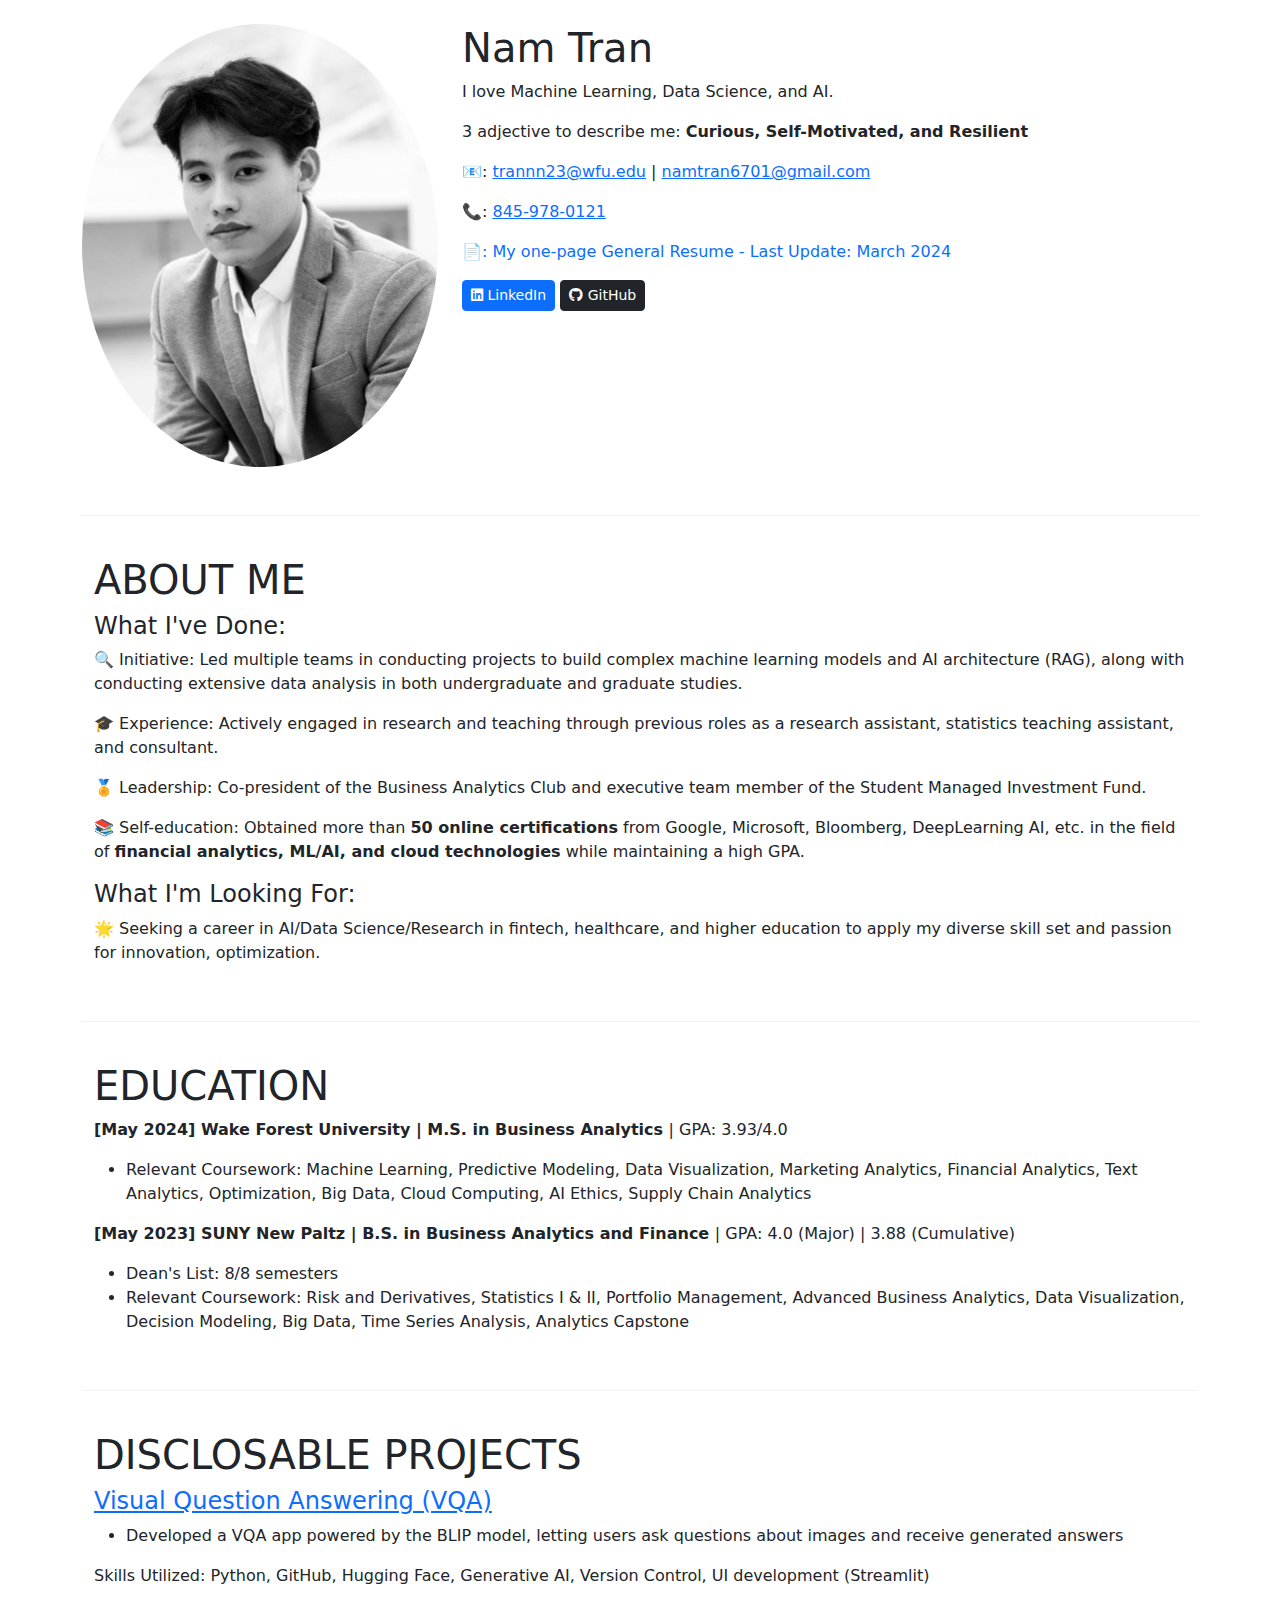
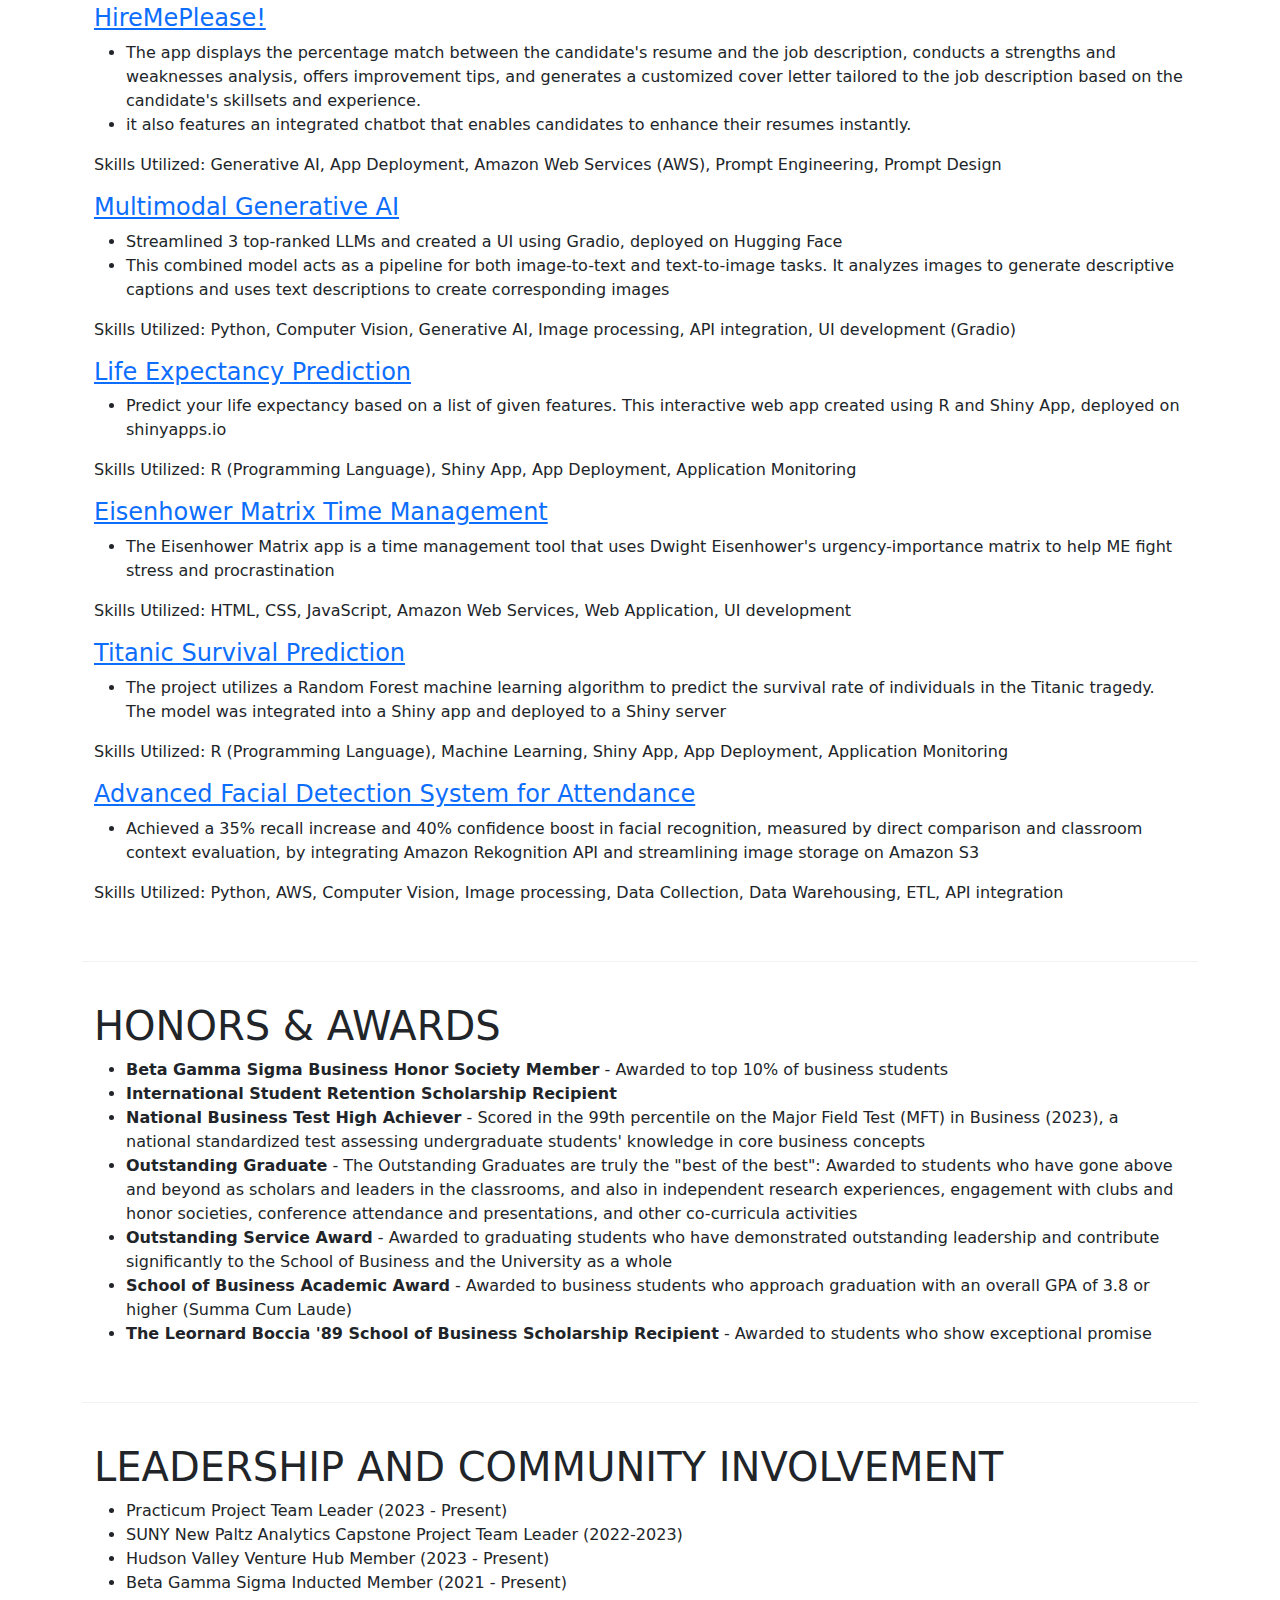
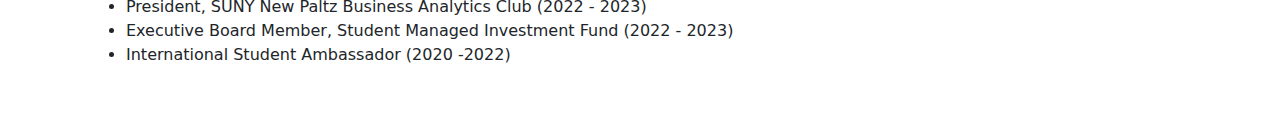
==== index.html @ 67b79e97 "Update site" ====
<!DOCTYPE html>
    <html lang="en">

    <head>
        <meta charset="UTF-8">
        <meta name="viewport" content="width=device-width, initial-scale=1.0">
        <meta name='Author' content='Nam Tran'>
        <meta name='Content' content='Homepage'>
        <link href="https://cdn.jsdelivr.net/npm/bootstrap@5.1.3/dist/css/bootstrap.min.css" rel="stylesheet">
        <link rel="stylesheet" href="https://cdnjs.cloudflare.com/ajax/libs/font-awesome/6.0.0-beta3/css/all.min.css">
        <title>Home Page for Nam Tran</title>
    </head>

    <body class="container py-4">

        <div class="row mb-5">
            <div class="col-md-4">
                <img src="portrait.jpg" class="img-fluid rounded-circle" alt="Portrait of Nam Tran">
            </div>
            <div class="col-md-8">
                <h1>Nam Tran</h1>
                <p>
                    I love Machine Learning, Data Science, and AI.
                </p>
                <p>
                    3 adjective to describe me: <strong>Curious, Self-Motivated, and Resilient </strong>
                </p>
                <p>📧: <a href="mailto:trannn23@wfu.edu">trannn23@wfu.edu</a> | <a href="mailto:namtran6701@gmail.com">namtran6701@gmail.com</a></p>
                <p>📞: <a href="tel:845-978-0121">845-978-0121</a></p>
                <p>
                    <a href="./Resume_NamTran.pdf" style="text-decoration: none;" >📄: My one-page General Resume - Last Update: March 2024 </a>
                </p>

                <p>
                    <a href="https://www.linkedin.com/in/namnhtran/" target="_blank" class="btn btn-primary btn-sm">
                        <i class="fab fa-linkedin"></i> LinkedIn
                    </a>
                    <a href="https://github.com/namtran6701" target="_blank" class="btn btn-dark btn-sm">
                        <i class="fab fa-github"></i> GitHub
                    </a>
                </p>
            </div>
        </div>
        <hr style="border-top: 1px solid #ccc;">
        <section id="about-me" class="container py-4">
            <h1>ABOUT ME</h1>
            <main>
                <h4>What I've Done:</h4>
                <p>🔍 Initiative: Led multiple teams in conducting projects to build complex machine learning models and AI architecture (RAG), along with conducting extensive data analysis in both undergraduate and graduate studies.</p>
                <p>🎓 Experience: Actively engaged in research and teaching through previous roles as a research assistant, statistics teaching assistant, and consultant.</p>
                <p>🏅 Leadership: Co-president of the Business Analytics Club and executive team member of the Student Managed Investment Fund.</p>
                <p>📚 Self-education: Obtained more than <b>50 online certifications</b> from Google, Microsoft, Bloomberg, DeepLearning AI, etc. in the field of <b>financial analytics, ML/AI, and cloud technologies</b>  while maintaining a high GPA.</p>
                
                <h4>What I'm Looking For:</h4>
                <p>🌟 Seeking a career in AI/Data Science/Research in fintech, healthcare, and higher education to apply my diverse skill set and passion for innovation, optimization.</p>
            </main>
        </section>

        <hr style="border-top: 1px solid #ccc;">
        <section id="education" class="container py-4">
            <h1>EDUCATION</h1>
            
            <div class="education">
                <p><b>[May 2024] Wake Forest University | M.S. in Business Analytics </b> | GPA: 3.93/4.0</p>
                <ul>
                    <li>Relevant Coursework: Machine Learning, Predictive Modeling, Data Visualization, Marketing Analytics, Financial Analytics, Text Analytics, Optimization, Big Data, Cloud Computing, AI Ethics, Supply Chain Analytics</li>
                </ul>
            </div>
        
            <div class="education">
                <p><b>[May 2023] SUNY New Paltz | B.S. in Business Analytics and Finance </b> | GPA: 4.0 (Major) | 3.88 (Cumulative)</p>
                <ul>
                    <li>Dean's List: 8/8 semesters</li>
                    <li>
                        Relevant Coursework: Risk and Derivatives, Statistics I & II, Portfolio Management,
                        Advanced Business Analytics, Data Visualization, Decision Modeling, Big Data, 
                        Time Series Analysis, Analytics Capstone
                    </li>
                </ul>
            </div>
        </section>
    
        <hr style="border-top: 1px solid #ccc;">
        <section id="project-experience" class="container py-4">
            <h1>DISCLOSABLE PROJECTS</h1>
            <div class="project">
                <h4><a href="https://namtran.streamlit.app" target="_blank">Visual Question Answering (VQA)</a></h4>
                <ul>
                    <li>Developed a VQA app powered by the BLIP model, letting users ask questions about images and receive generated answers</li>
                </ul>
                <p>Skills Utilized: Python, GitHub, Hugging Face, Generative AI, Version Control, UI development (Streamlit)</p>
            </div>

            <div class="project">
                <h4><a href="https://partyrock.aws/u/trannn23/2AKPIjPem/HireMePlease!" target="_blank">HireMePlease!</a></h4>
                <ul>
                    <li>The app displays the percentage match between the candidate's resume and the job description, conducts a strengths and weaknesses analysis, offers improvement tips, and generates a customized cover letter tailored to the job description based on the candidate's skillsets and experience. </li>

                    <li>it also features an integrated chatbot that enables candidates to enhance their resumes instantly.</li>
                </ul>
                <p>Skills Utilized: Generative AI, App Deployment, Amazon Web Services (AWS), Prompt Engineering, Prompt Design</p>
            </div>
        
            <div class="project">
                <h4><a href="https://huggingface.co/spaces/trannn23/multimodal_model" target="_blank">Multimodal Generative AI</a></h4>
                <ul>
                    <li>Streamlined 3 top-ranked LLMs and created a UI using Gradio, deployed on Hugging Face</li>
                    <li>This combined model acts as a pipeline for both image-to-text and text-to-image tasks. It analyzes images to generate descriptive captions and uses text descriptions to create corresponding images</li>
                </ul>
                <p>Skills Utilized: Python, Computer Vision, Generative AI, Image processing, API integration, UI development (Gradio)</p>
            </div>

            <div class="project">
                <h4><a href="https://9c81h7-nam0tran.shinyapps.io/Life_Expectancy_Prediction/" target="_blank">Life Expectancy Prediction</a></h4>
                <ul>
                    <li>Predict your life expectancy based on a list of given features. This interactive web app created using R and Shiny App, deployed on shinyapps.io</li>
                </ul>
                <p>Skills Utilized: R (Programming Language), Shiny App, App Deployment, Application Monitoring</p>
            </div>
            <div class="project">
                <h4><a href="https://namtodoapp.s3.amazonaws.com/nam-todo-app.html" target="_blank">Eisenhower Matrix Time Management</a></h4>
                <ul>
                    <li>The Eisenhower Matrix app is a time management tool that uses Dwight Eisenhower's urgency-importance matrix to help ME fight stress and procrastination</li>
                </ul>
                <p>Skills Utilized: HTML, CSS, JavaScript, Amazon Web Services, Web Application, UI development</p>
            </div>

            <div class="project">
                <h4><a href="https://9c81h7-nam0tran.shinyapps.io/Titanic_Prediction/" target="_blank">Titanic Survival Prediction</a></h4>
                <ul>
                    <li>The project utilizes a Random Forest machine learning algorithm to predict the survival rate of individuals in the Titanic tragedy. The model was integrated into a Shiny app and deployed to a Shiny server</li>
                </ul>
                <p>Skills Utilized: R (Programming Language), Machine Learning, Shiny App, App Deployment, Application Monitoring</p>
            </div>
        
            <div class="project">
                <h4><a href="https://drive.google.com/drive/folders/1FqmZqPGOR3zQV8rce4_avN4CDVoVSo2F" target="_blank">Advanced Facial Detection System for Attendance</a></h4>
                <ul>
                    <li>Achieved a 35% recall increase and 40% confidence boost in facial recognition, measured by direct comparison and classroom context evaluation, by integrating Amazon Rekognition API and streamlining image storage on Amazon S3</li>
                </ul>
                <p>Skills Utilized: Python, AWS, Computer Vision, Image processing, Data Collection, Data Warehousing, ETL, API integration</p>
            </div>
        </section>
        
        
        <hr style="border-top: 1px solid #ccc;">
        <section id="honors-awards" class="container py-4">
            <h1>HONORS & AWARDS</h1>
            <div>
                <ul>
                    <li><strong>Beta Gamma Sigma Business Honor Society Member</strong> - Awarded to top 10% of business students </li>
                    <li><strong>International Student Retention Scholarship Recipient</strong></li>
                    <li><strong>National Business Test High Achiever</strong> - Scored in the 99th percentile on the Major Field Test (MFT) in Business (2023), a national standardized test assessing undergraduate students' knowledge in core business concepts</li>
                    <li><strong>Outstanding Graduate</strong> - The Outstanding Graduates are truly the "best of the best": Awarded to students who have gone above and beyond as scholars and leaders in the classrooms, and also in independent research experiences, engagement with clubs and honor societies, conference attendance and presentations, and other co-curricula activities</li>
                    <li><strong>Outstanding Service Award</strong> - Awarded to graduating students who have demonstrated outstanding leadership and contribute significantly to the School of Business and the University as a whole</li>
                    <li><strong>School of Business Academic Award</strong> - Awarded to business students who approach graduation with an overall GPA of 3.8 or higher (Summa Cum Laude)</li>
                    <li><strong>The Leornard Boccia '89 School of Business Scholarship Recipient</strong> - Awarded to students who show exceptional promise</li>
                </ul>
            </div>
        </section>        
        <hr style="border-top: 1px solid #ccc;">
        <section id="leadership-community" class="container py-4">
            <h1>LEADERSHIP AND COMMUNITY INVOLVEMENT</h1>
            <div>
                <ul>
                    <li>Practicum Project Team Leader (2023 - Present)</li>
                    <li>SUNY New Paltz Analytics Capstone Project Team Leader (2022-2023)</li>
                    <li>Hudson Valley Venture Hub Member (2023 - Present)</li>
                    <li>Beta Gamma Sigma Inducted Member (2021 - Present)</li>
                    <li>President, SUNY New Paltz Business Analytics Club (2022 - 2023)</li>
                    <li>Executive Board Member, Student Managed Investment Fund (2022 - 2023)</li>
                    <li>International Student Ambassador (2020 -2022)</li>
                </ul>
            </div>
        </section>
        
    </body>

    </HTML>
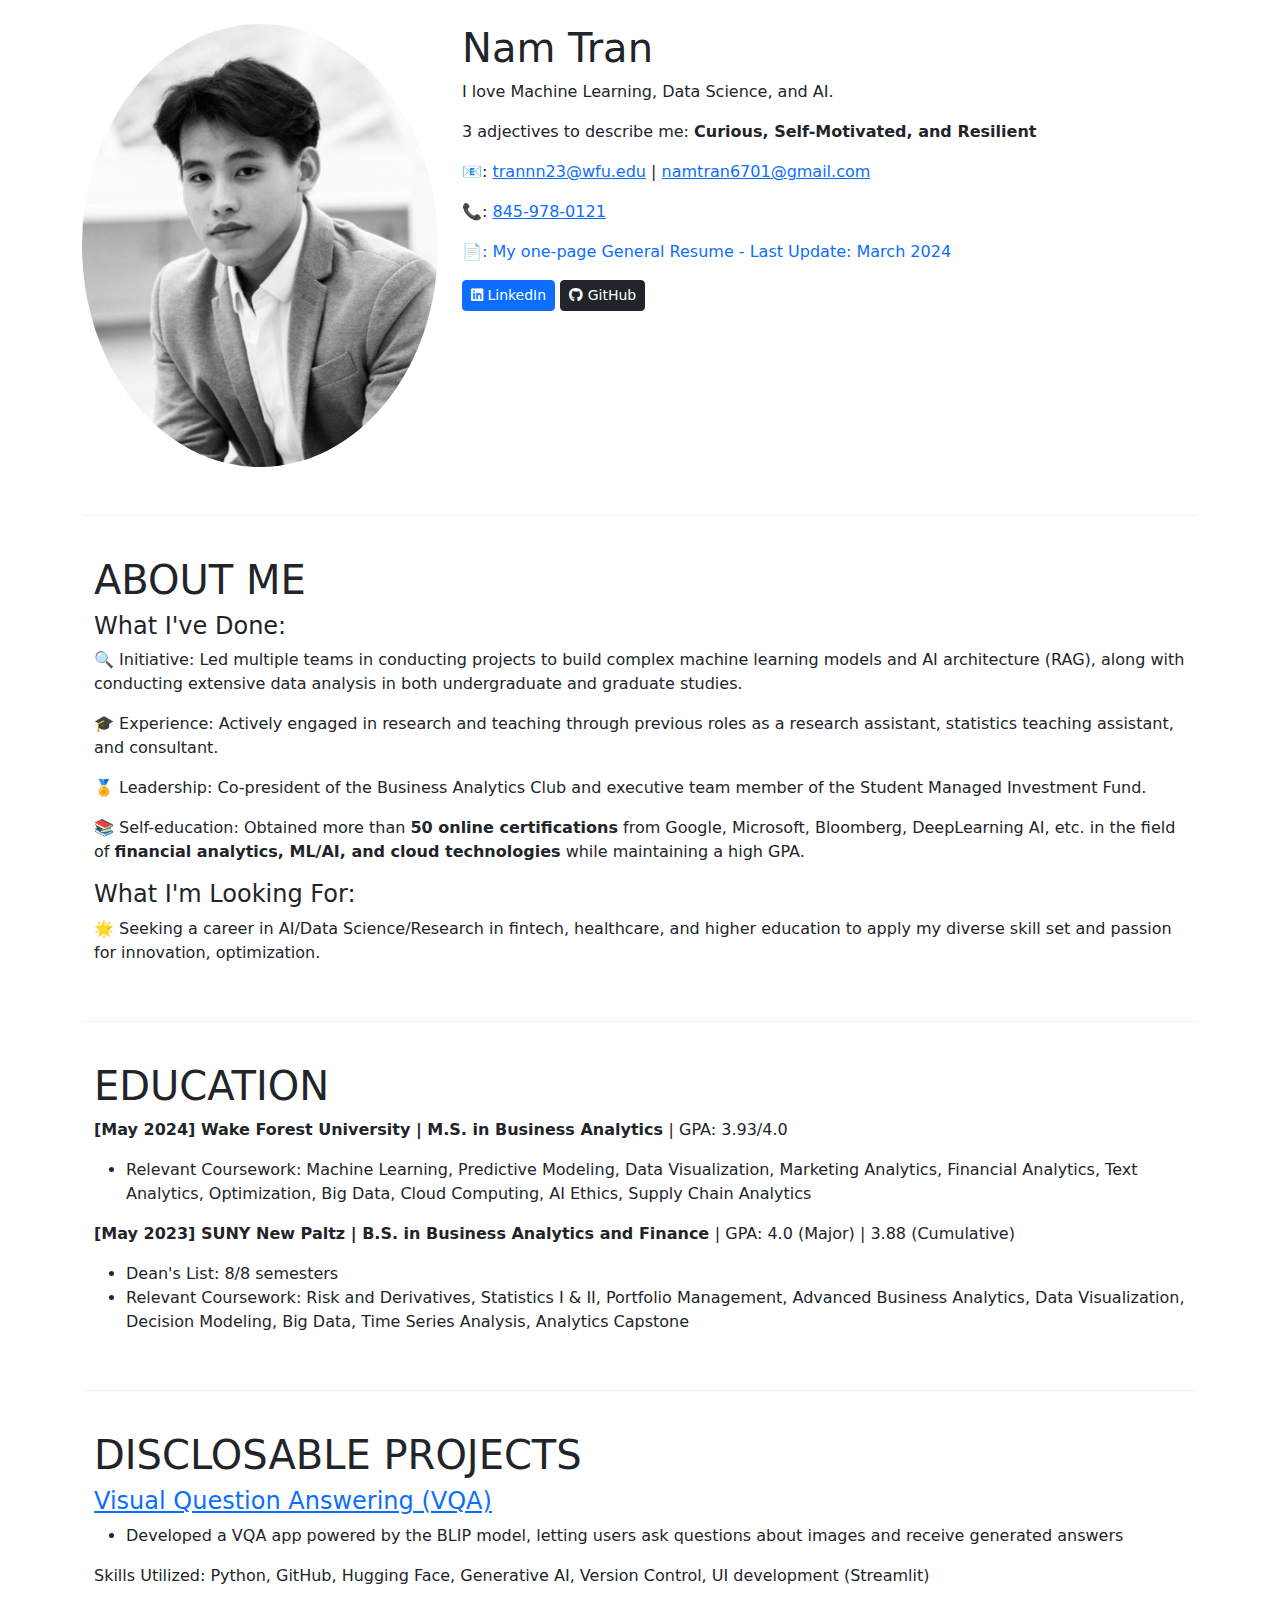
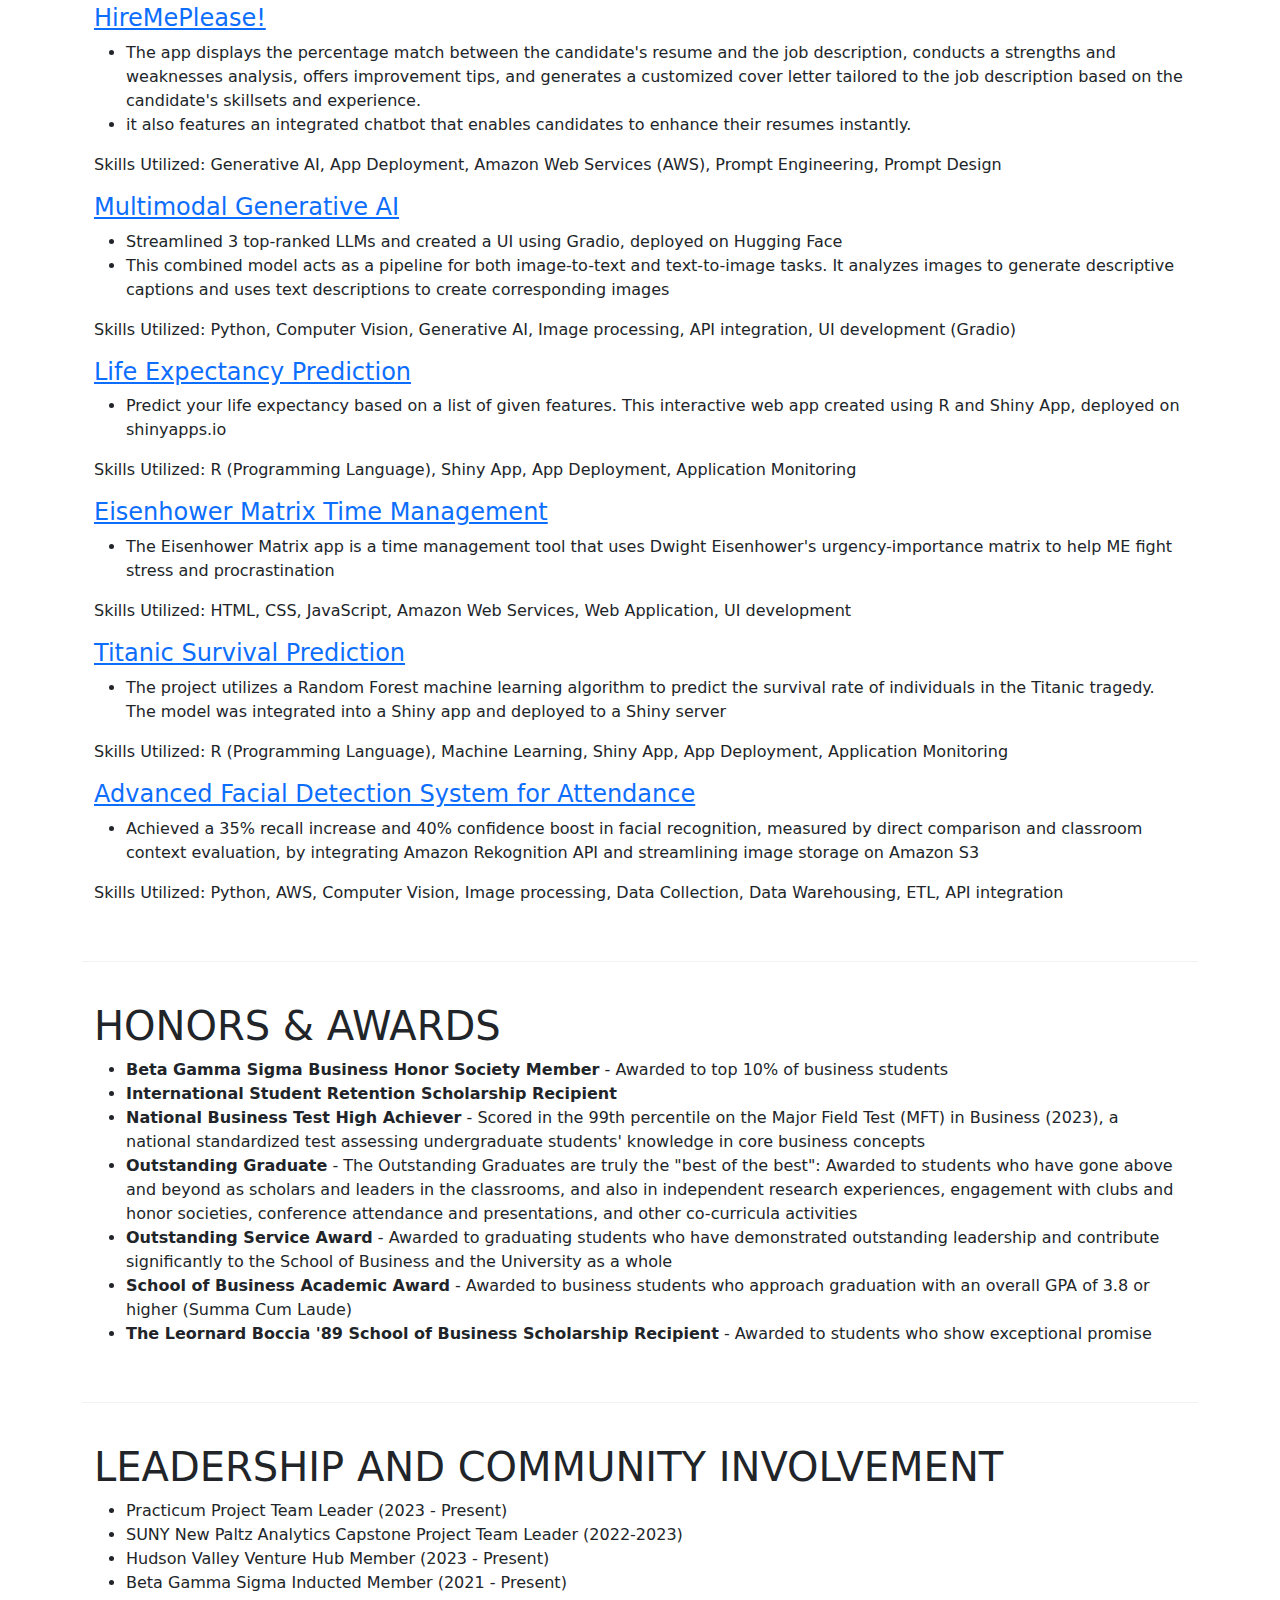
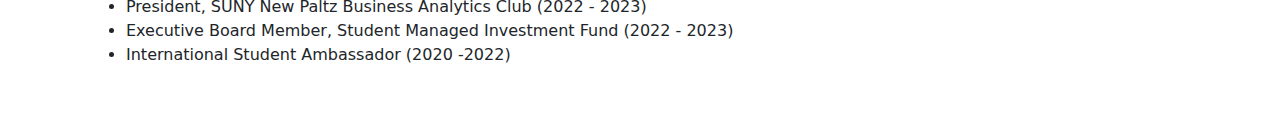
==== commit bd66c976: "fix grammar" ====
--- a/index.html
+++ b/index.html
@@ -23,7 +23,7 @@
                     I love Machine Learning, Data Science, and AI.
                 </p>
                 <p>
-                    3 adjective to describe me: <strong>Curious, Self-Motivated, and Resilient </strong>
+                    3 adjectives to describe me: <strong>Curious, Self-Motivated, and Resilient </strong>
                 </p>
                 <p>📧: <a href="mailto:trannn23@wfu.edu">trannn23@wfu.edu</a> | <a href="mailto:namtran6701@gmail.com">namtran6701@gmail.com</a></p>
                 <p>📞: <a href="tel:845-978-0121">845-978-0121</a></p>
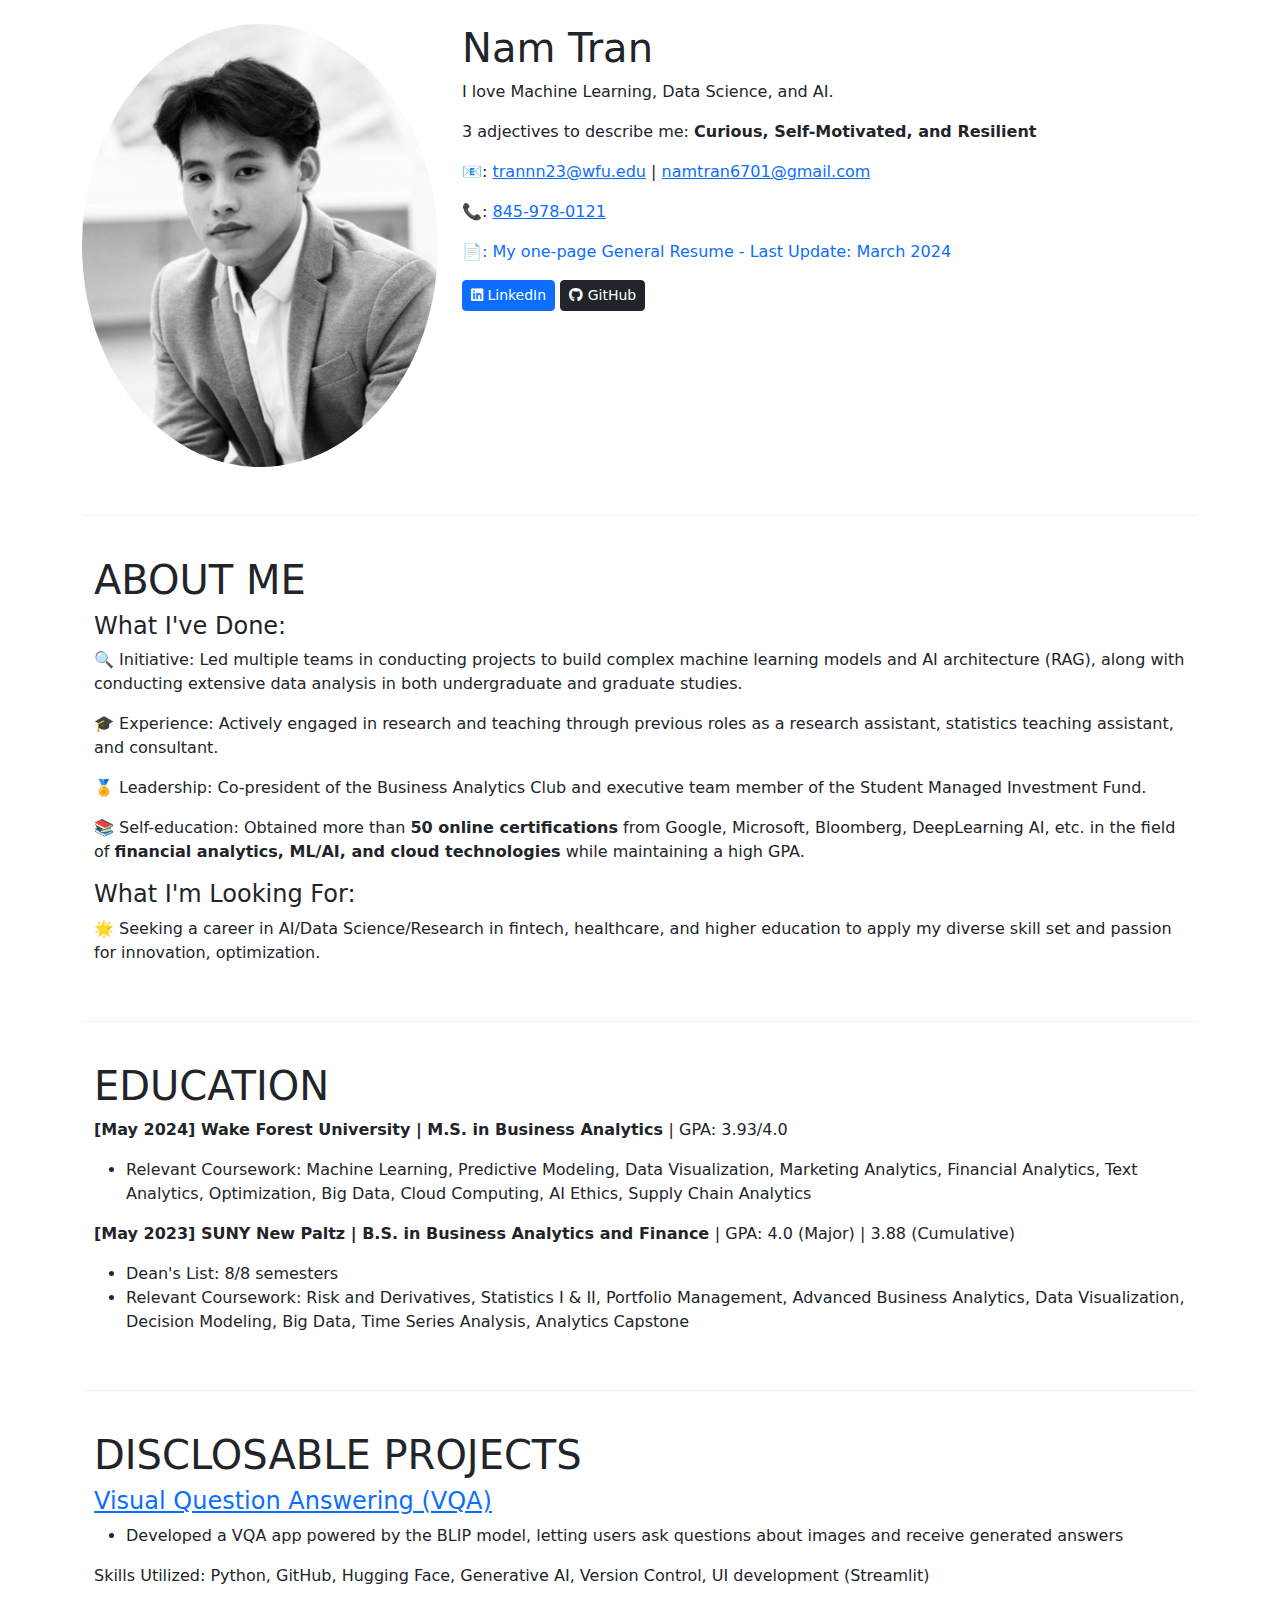
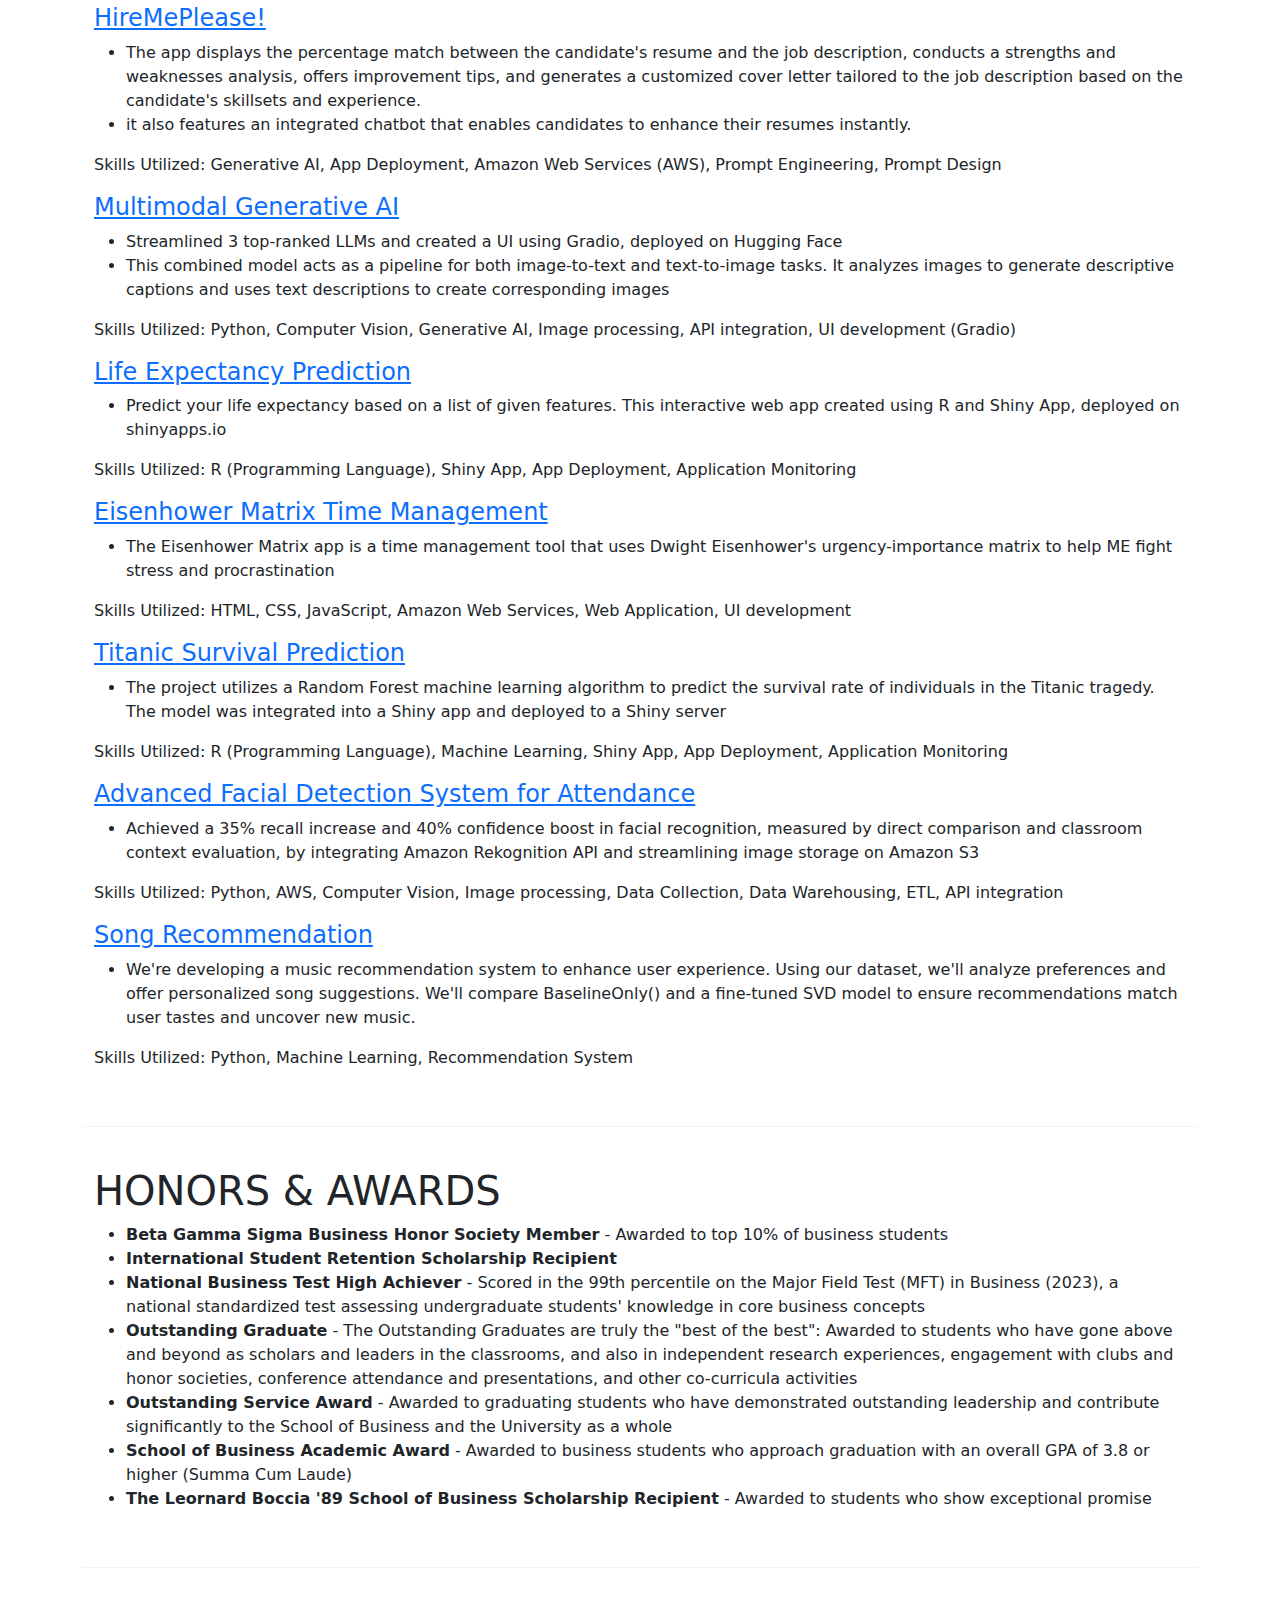
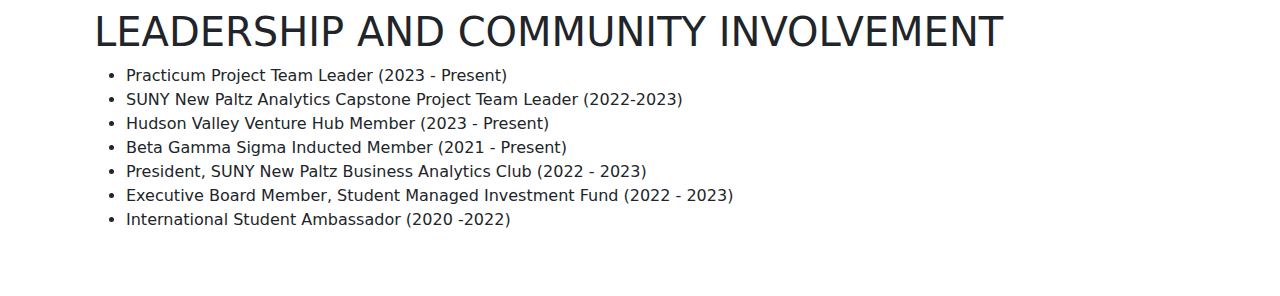
==== commit 82cca764: "Final today" ====
--- a/index.html
+++ b/index.html
@@ -140,6 +140,14 @@
                 </ul>
                 <p>Skills Utilized: Python, AWS, Computer Vision, Image processing, Data Collection, Data Warehousing, ETL, API integration</p>
             </div>
+            <div class="project">
+                <h4><a href="https://drive.google.com/drive/folders/1q-0K4ddePKrLpcBO0pHilfUc5JkUHQUO?usp=drive_link" target="_blank">Song Recommendation</a></h4>
+                <ul>
+                    <li>We're developing a music recommendation system to enhance user experience. Using our dataset, we'll analyze preferences and offer personalized song suggestions. 
+                        We'll compare BaselineOnly() and a fine-tuned SVD model to ensure recommendations match user tastes and uncover new music.</li>
+                </ul>
+                <p>Skills Utilized: Python, Machine Learning, Recommendation System </p>
+            </div>
         </section>
         
         
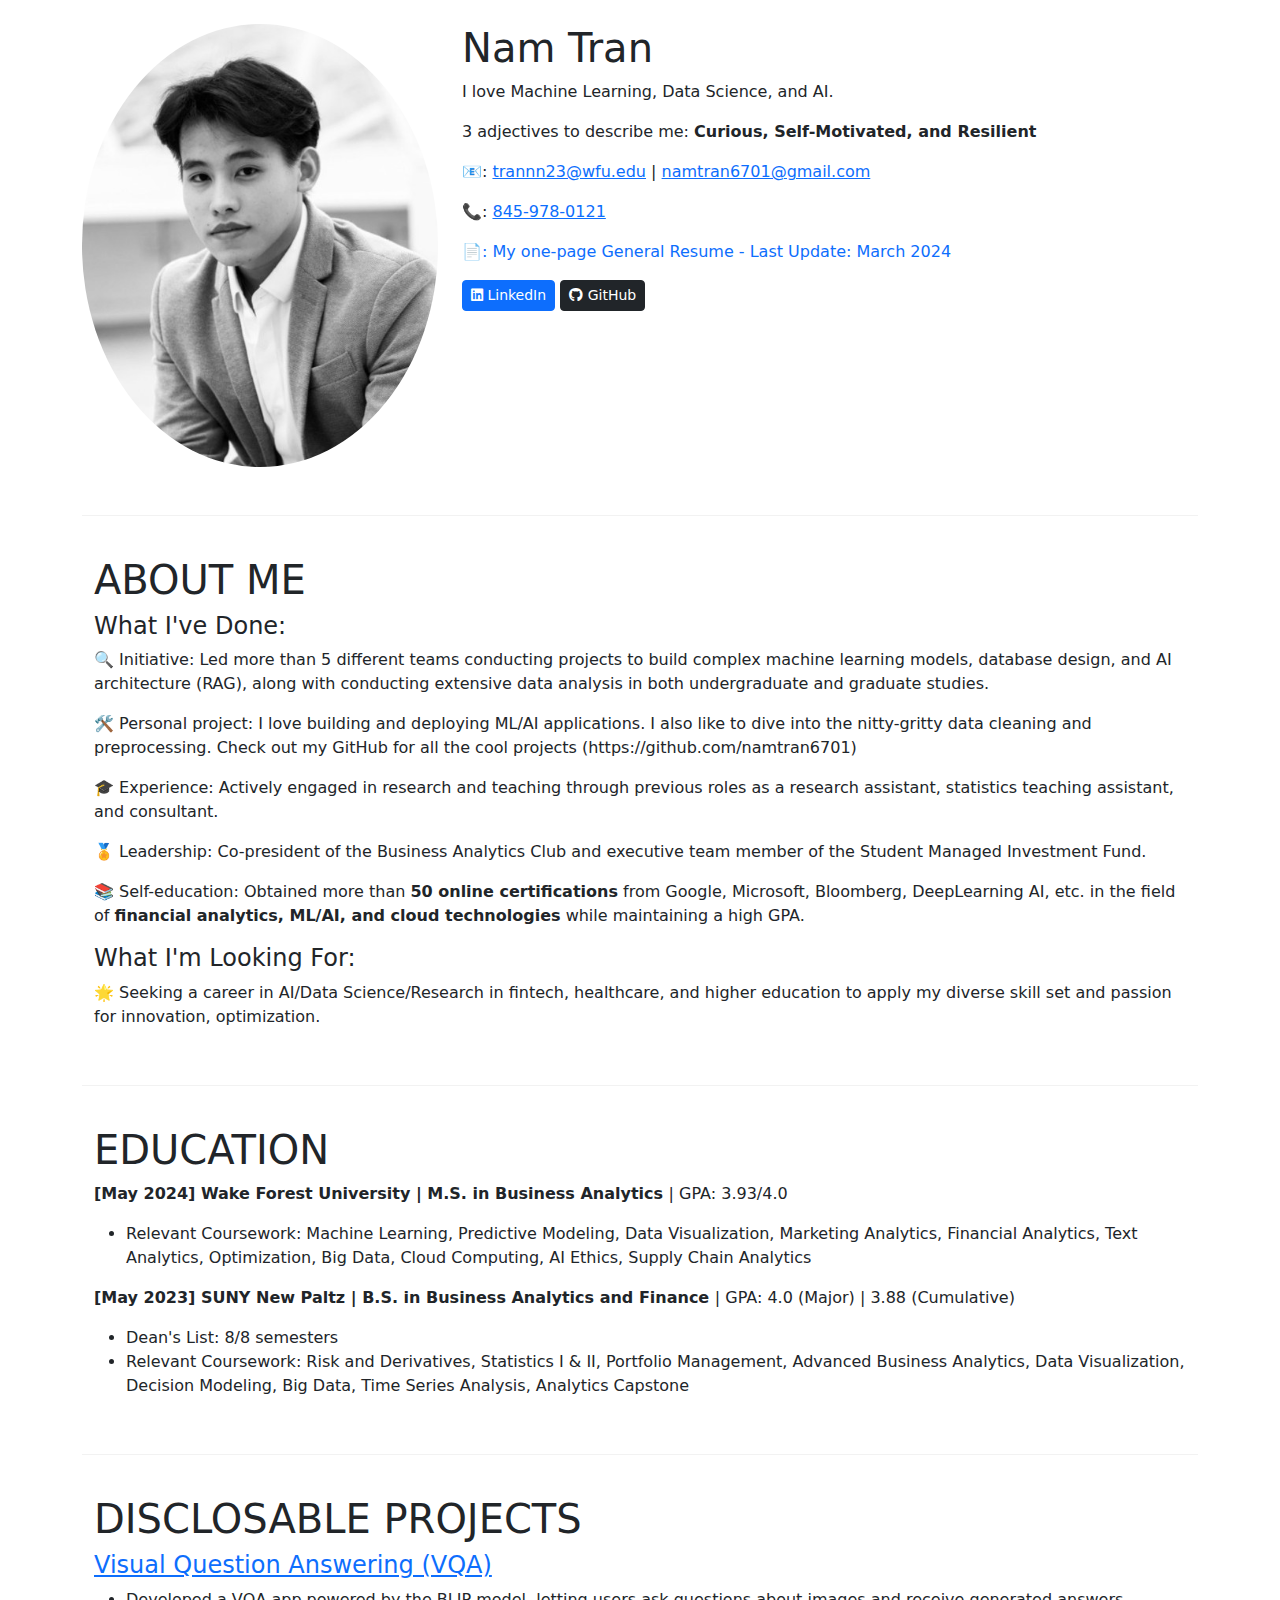
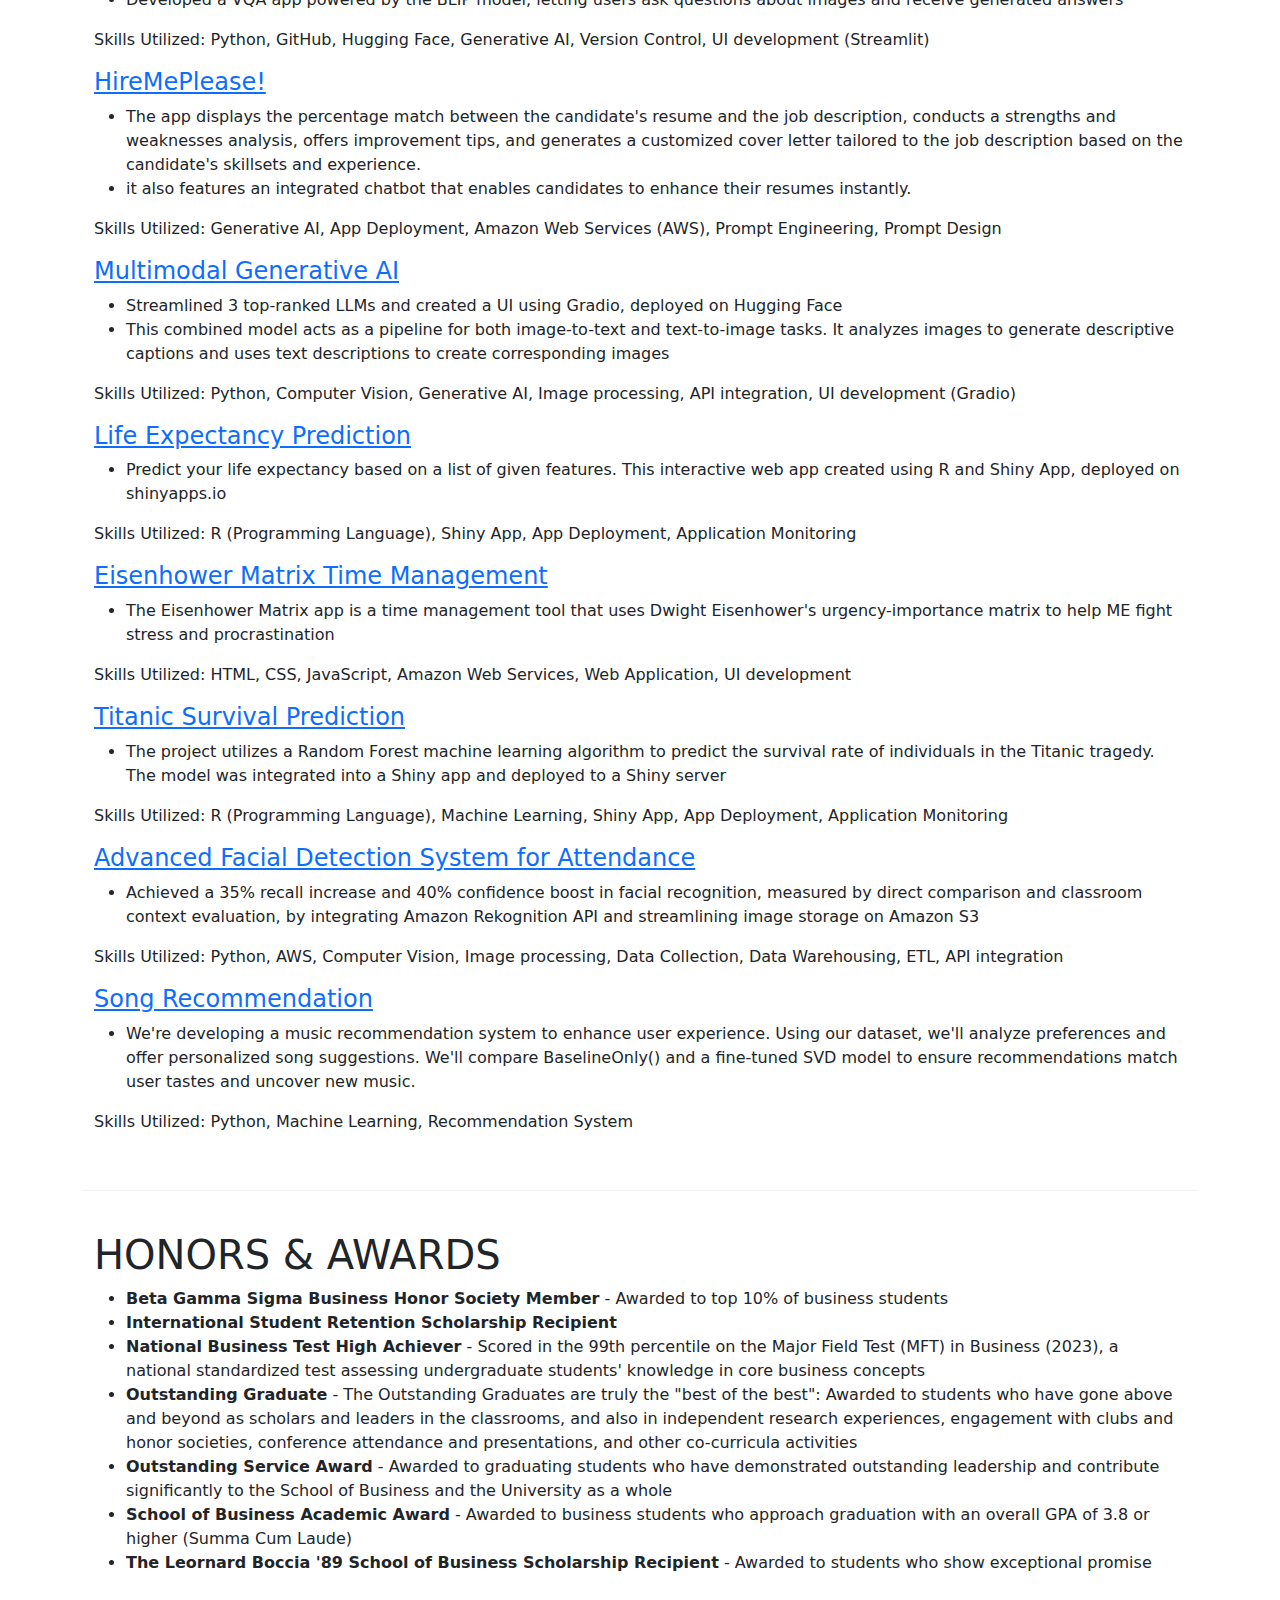
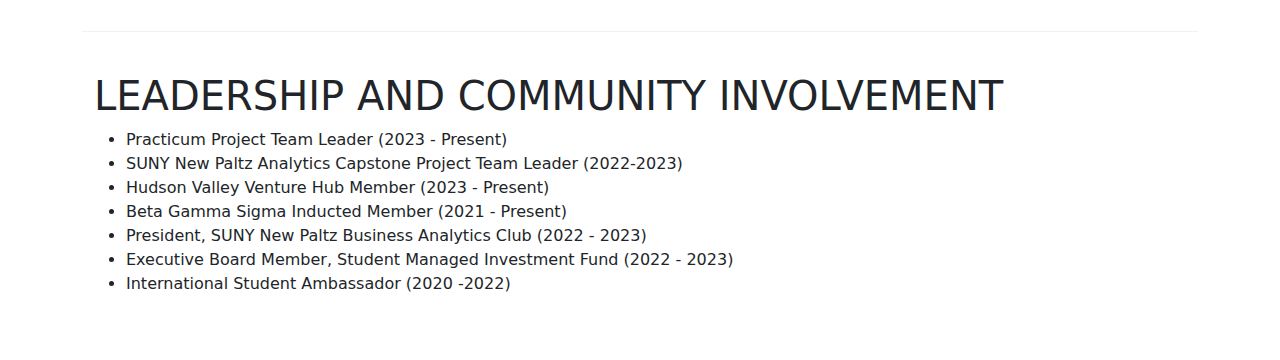
==== commit d1731cd6: "update bio" ====
--- a/index.html
+++ b/index.html
@@ -46,7 +46,8 @@
             <h1>ABOUT ME</h1>
             <main>
                 <h4>What I've Done:</h4>
-                <p>🔍 Initiative: Led multiple teams in conducting projects to build complex machine learning models and AI architecture (RAG), along with conducting extensive data analysis in both undergraduate and graduate studies.</p>
+                <p>🔍 Initiative: Led more than 5 different teams conducting projects to build complex machine learning models, database design, and AI architecture (RAG), along with conducting extensive data analysis in both undergraduate and graduate studies.</p>
+                <p>🛠️ Personal project: I love building and deploying ML/AI applications. I also like to dive into the nitty-gritty data cleaning and preprocessing. Check out my GitHub for all the cool projects (https://github.com/namtran6701) </p>
                 <p>🎓 Experience: Actively engaged in research and teaching through previous roles as a research assistant, statistics teaching assistant, and consultant.</p>
                 <p>🏅 Leadership: Co-president of the Business Analytics Club and executive team member of the Student Managed Investment Fund.</p>
                 <p>📚 Self-education: Obtained more than <b>50 online certifications</b> from Google, Microsoft, Bloomberg, DeepLearning AI, etc. in the field of <b>financial analytics, ML/AI, and cloud technologies</b>  while maintaining a high GPA.</p>
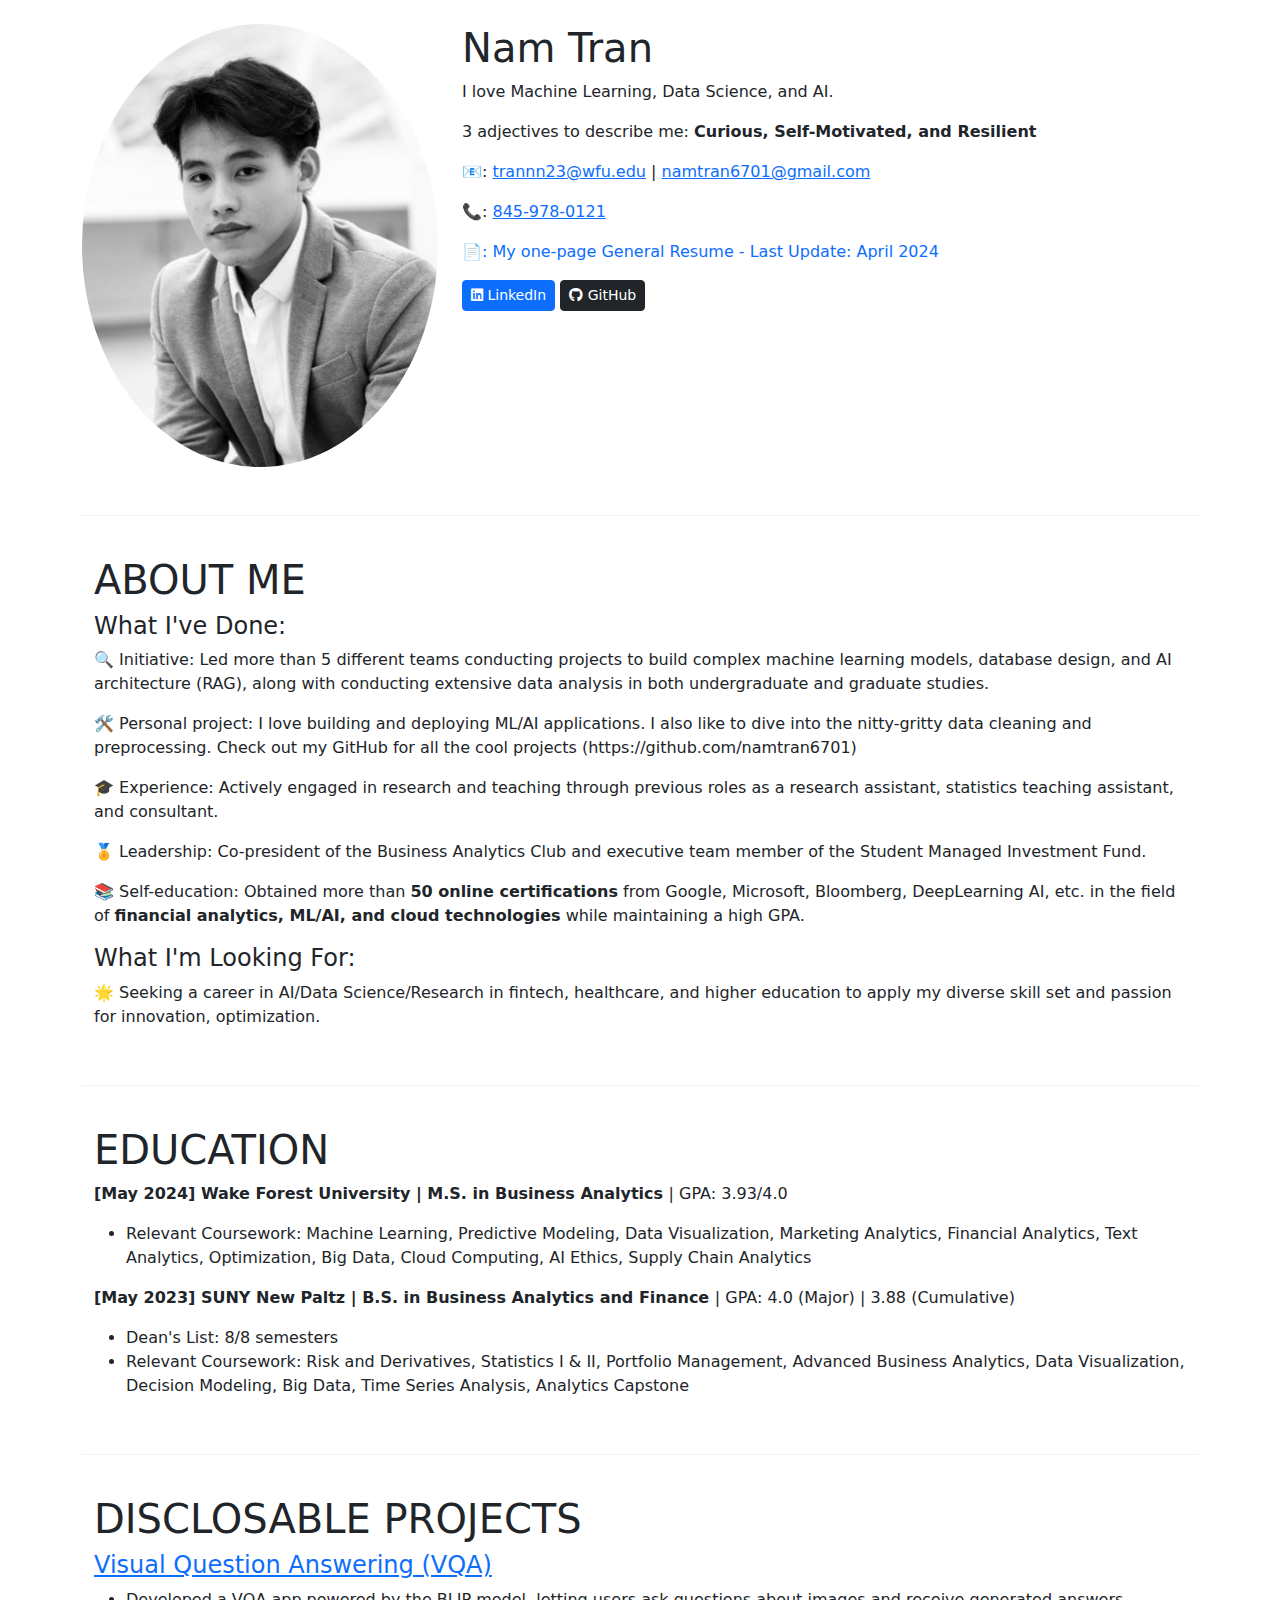
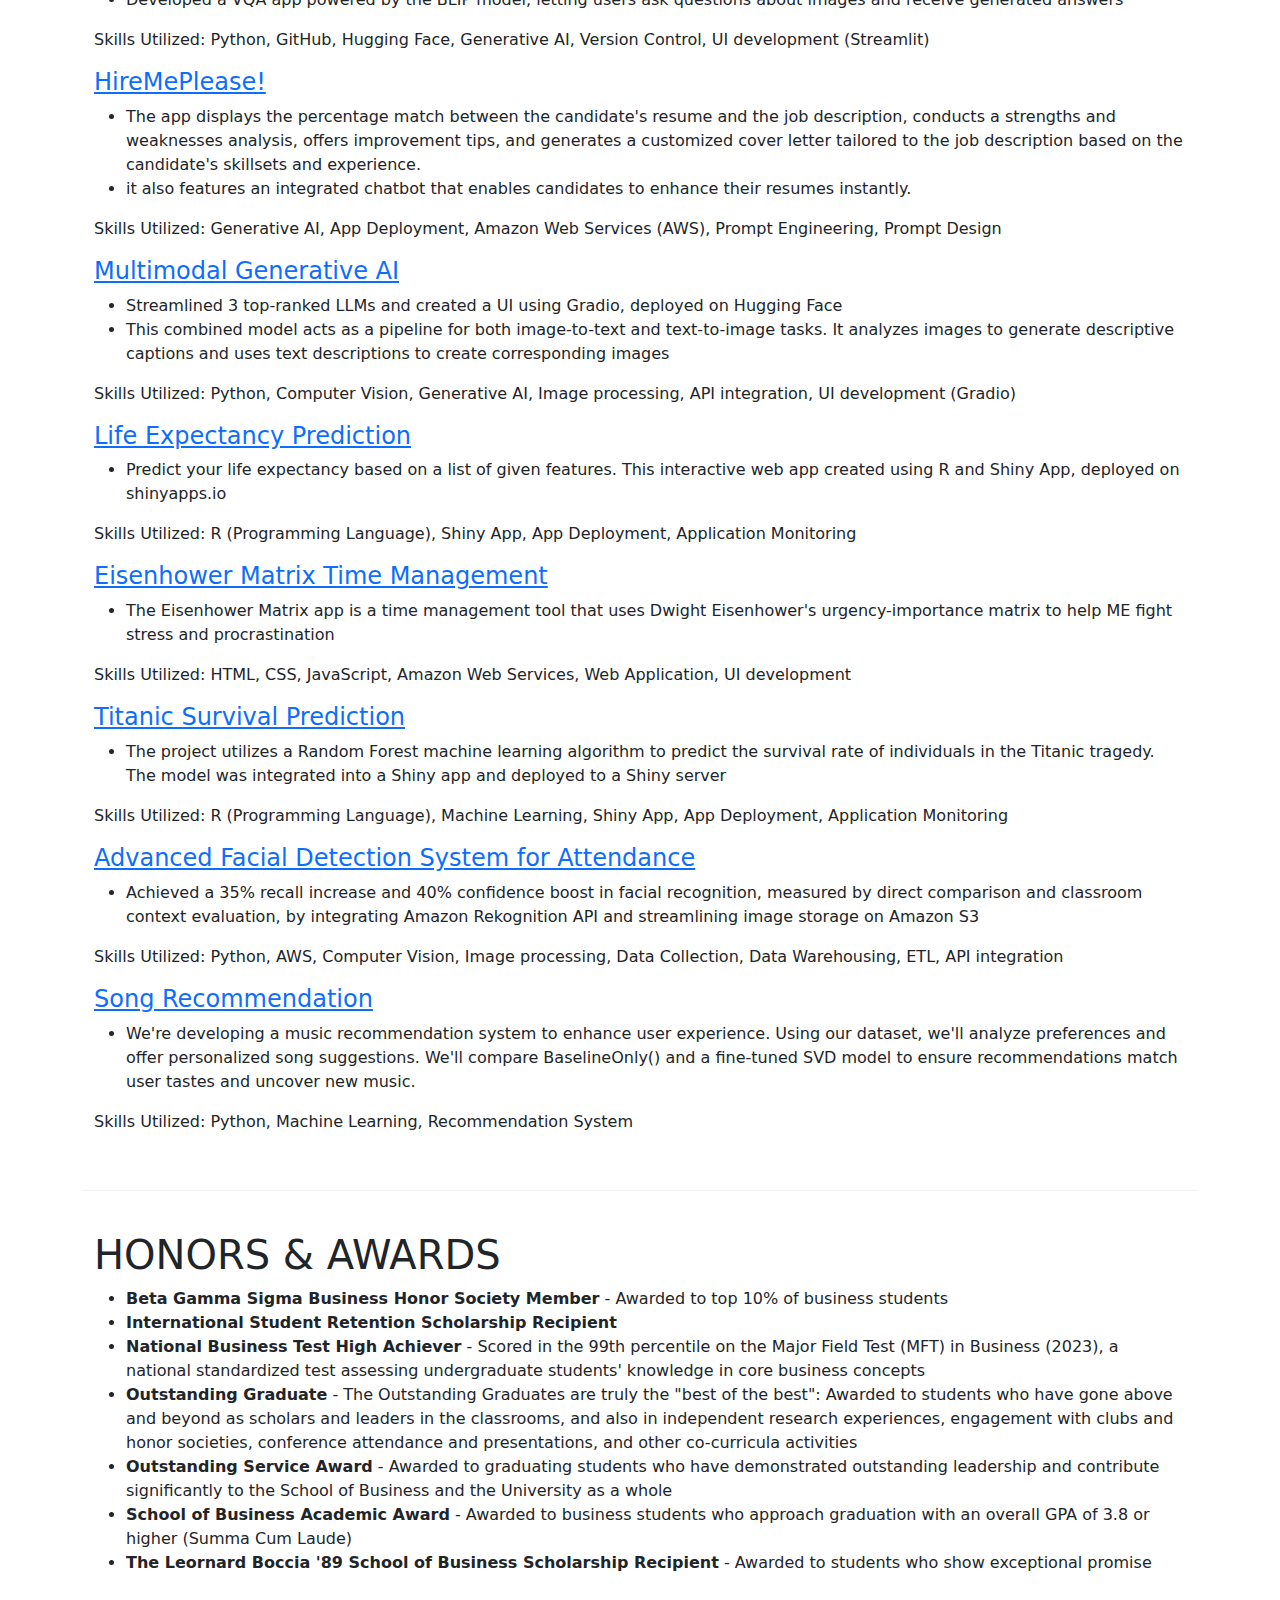
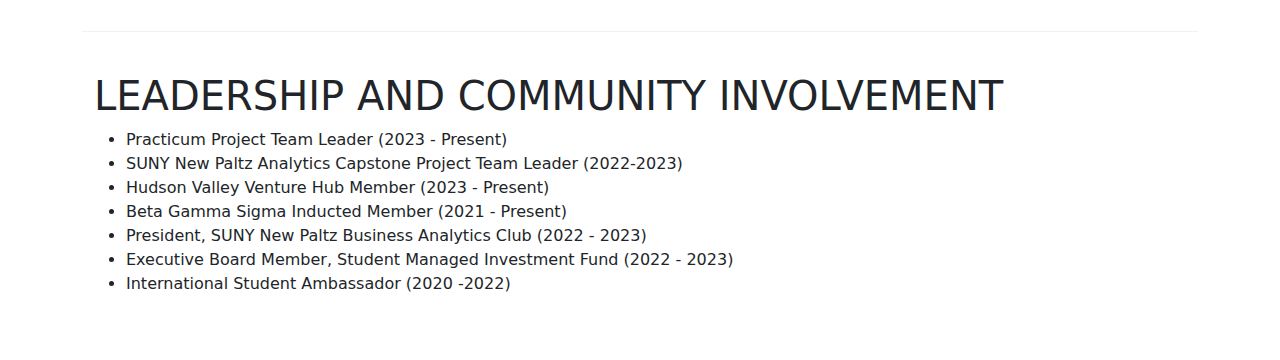
==== commit 27e55147: "Update index.html" ====
--- a/index.html
+++ b/index.html
@@ -28,7 +28,7 @@
                 <p>📧: <a href="mailto:trannn23@wfu.edu">trannn23@wfu.edu</a> | <a href="mailto:namtran6701@gmail.com">namtran6701@gmail.com</a></p>
                 <p>📞: <a href="tel:845-978-0121">845-978-0121</a></p>
                 <p>
-                    <a href="./Resume_NamTran.pdf" style="text-decoration: none;" >📄: My one-page General Resume - Last Update: March 2024 </a>
+                    <a href="./Resume_NamTran.pdf" style="text-decoration: none;" >📄: My one-page General Resume - Last Update: April 2024 </a>
                 </p>
 
                 <p>
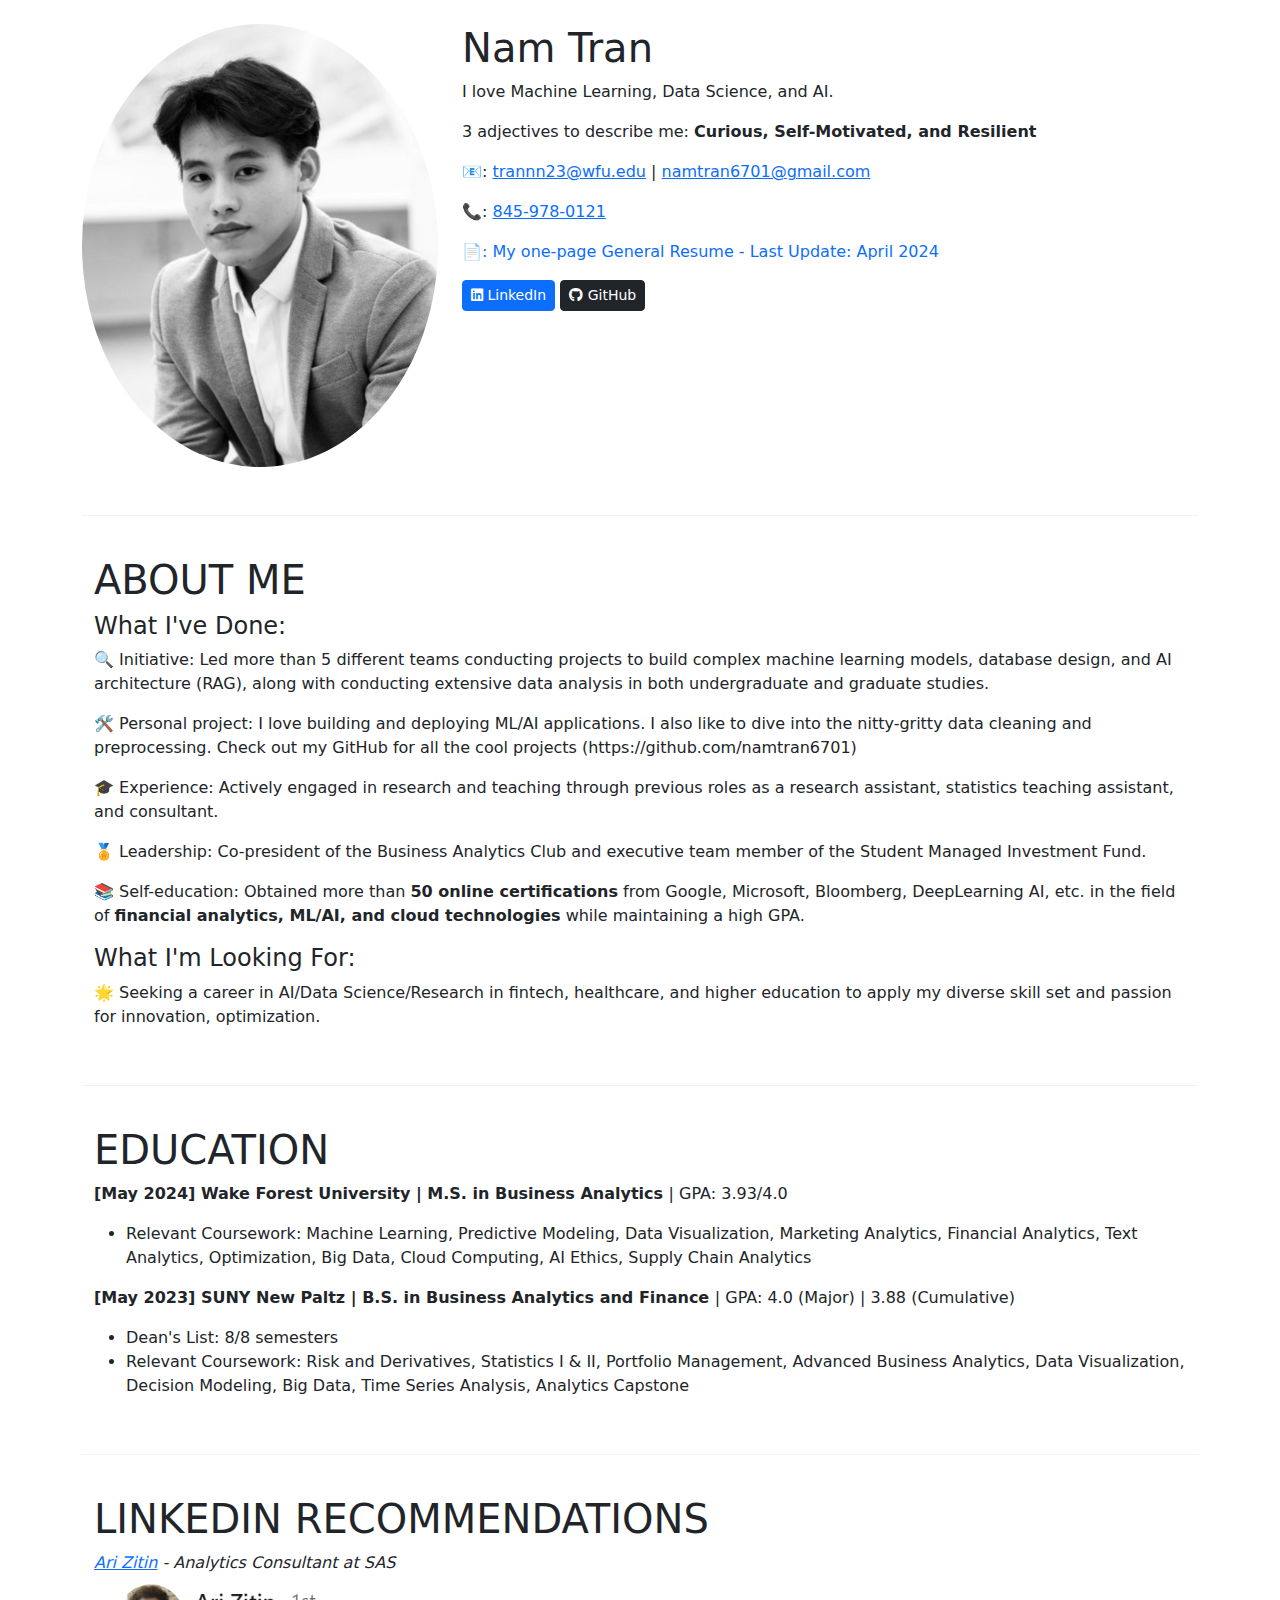
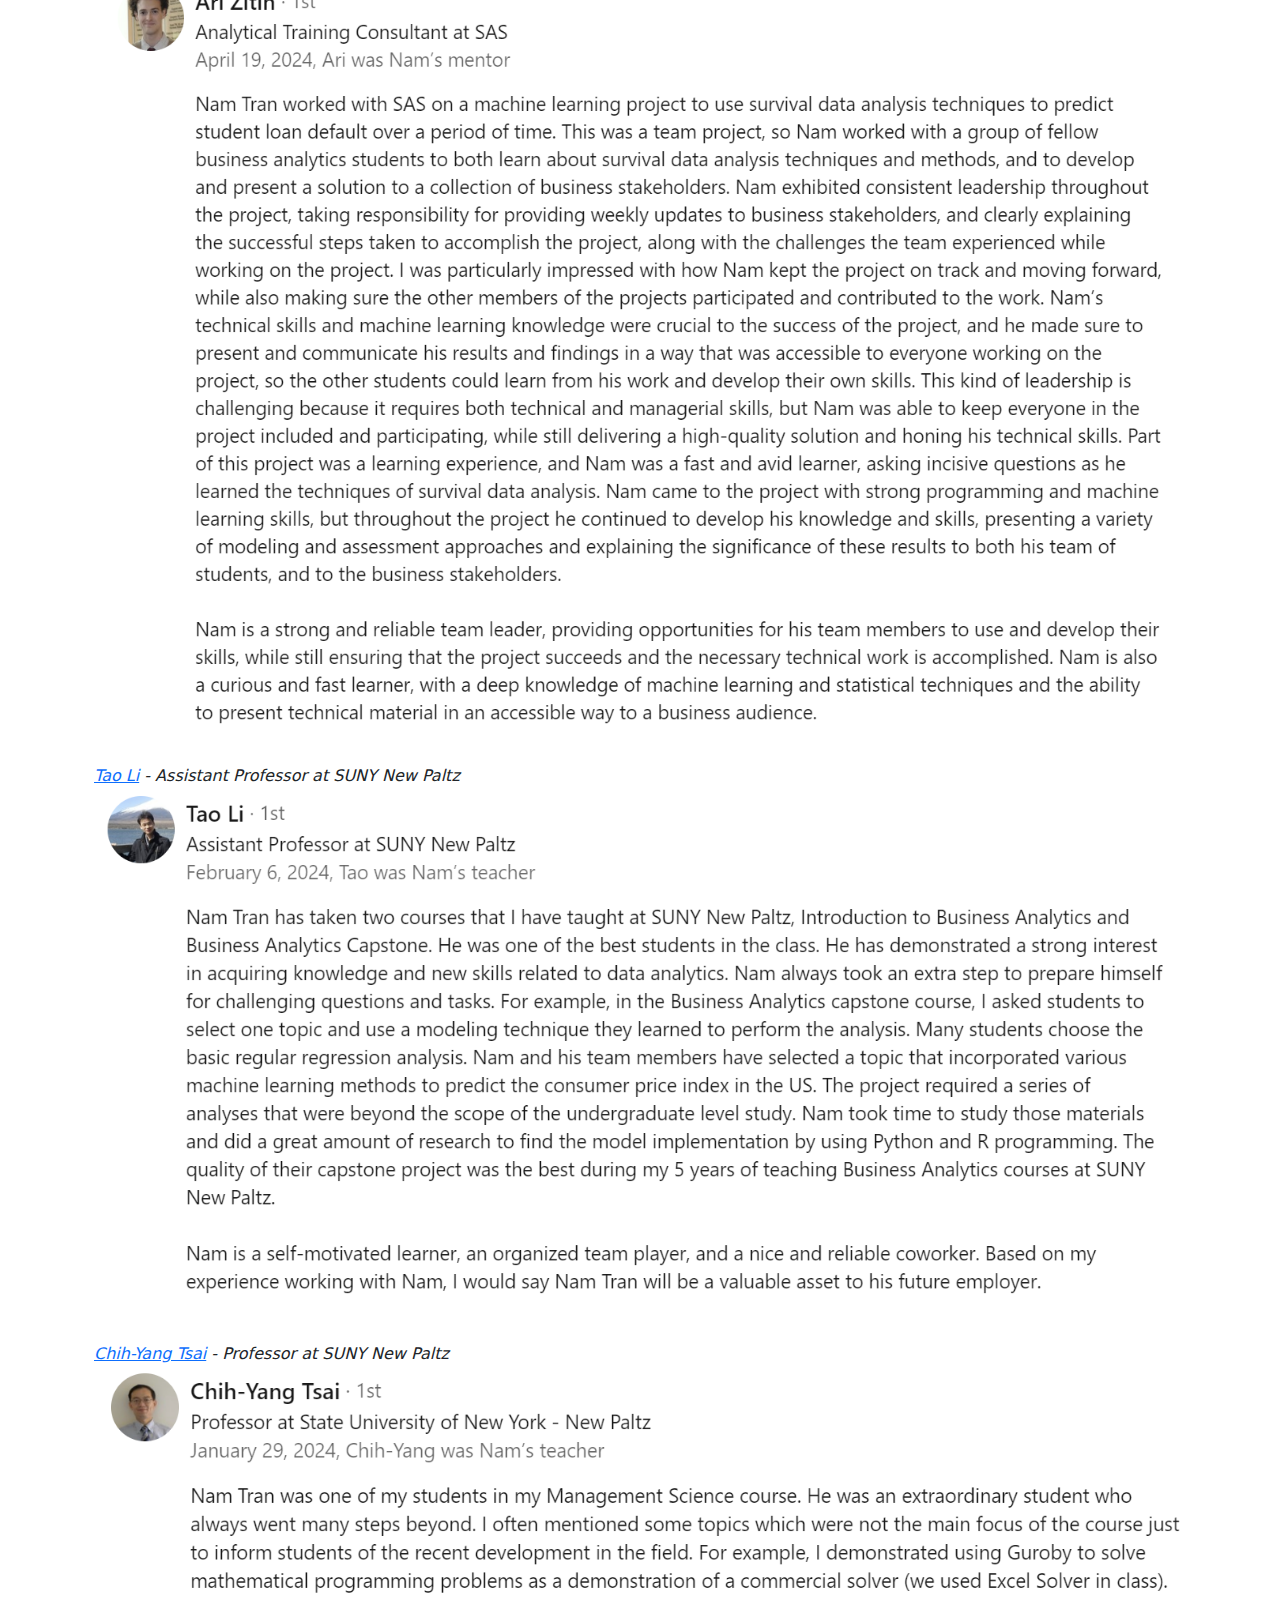
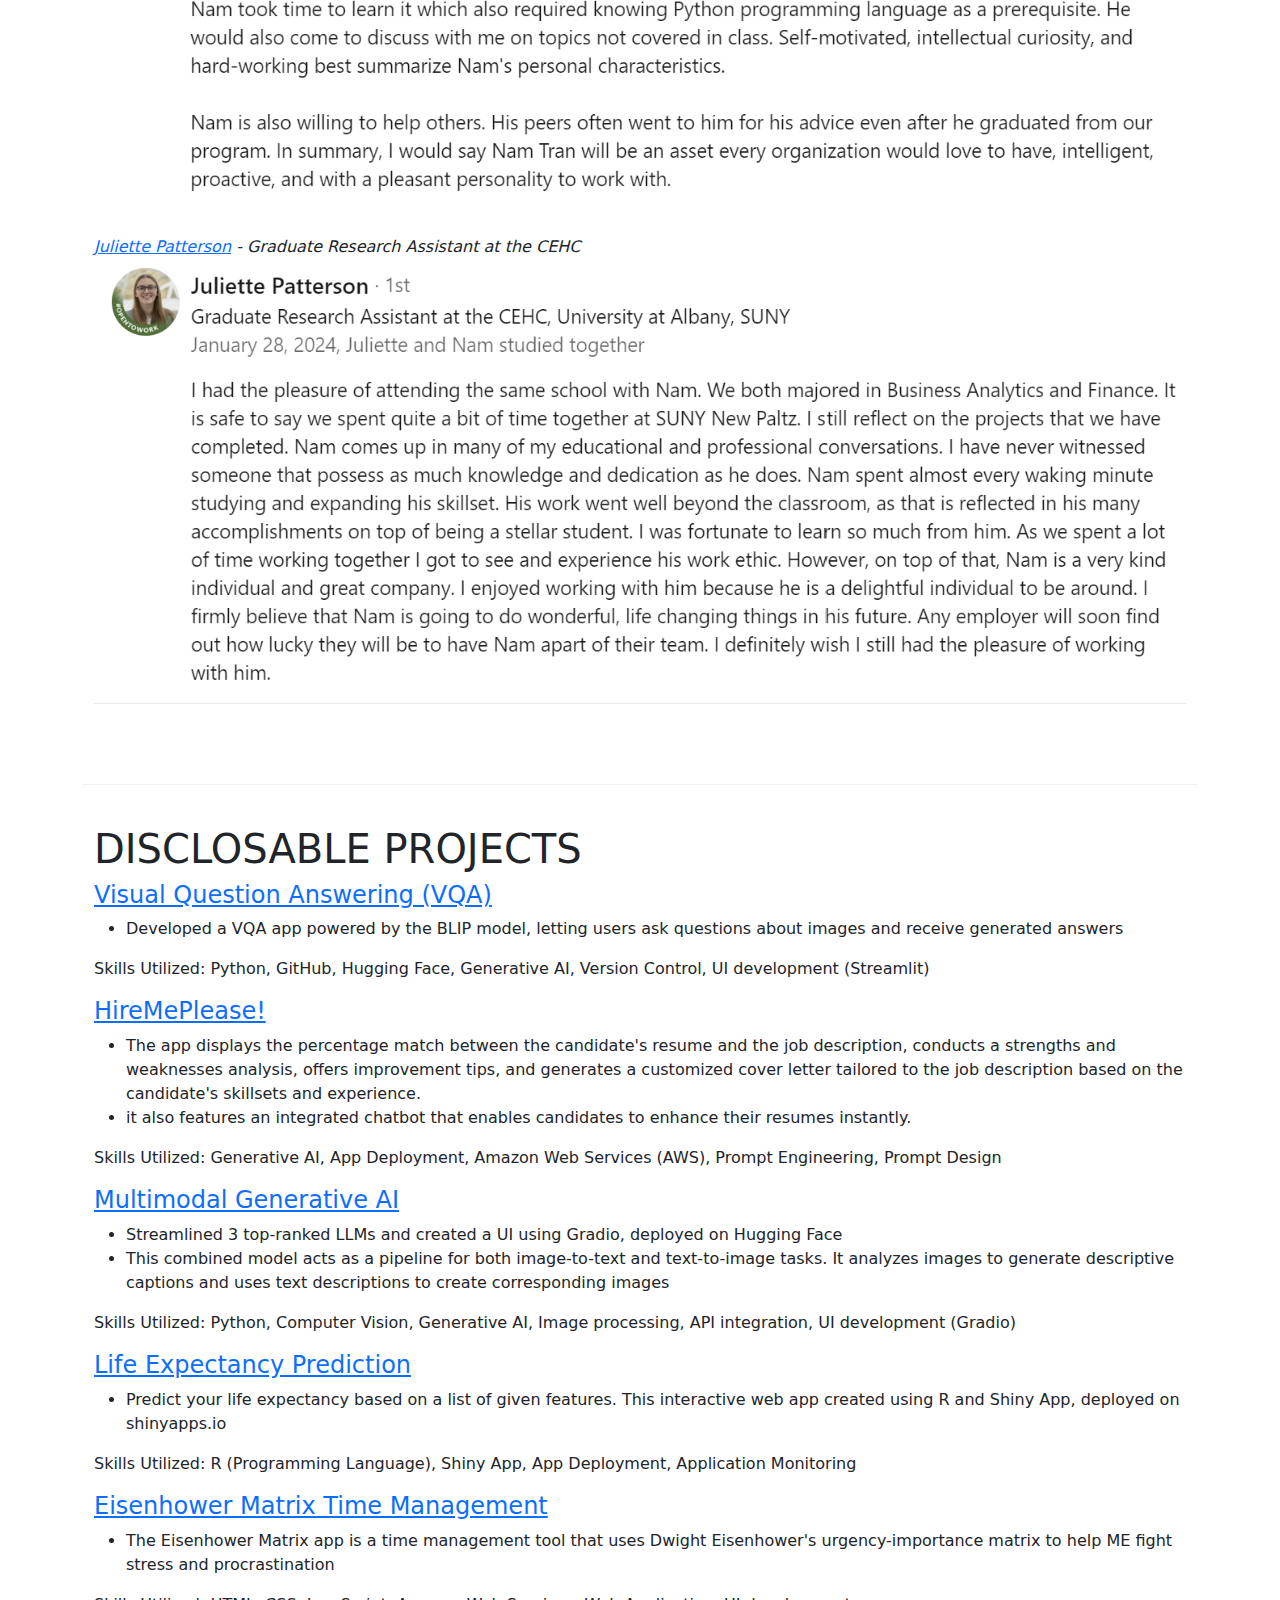
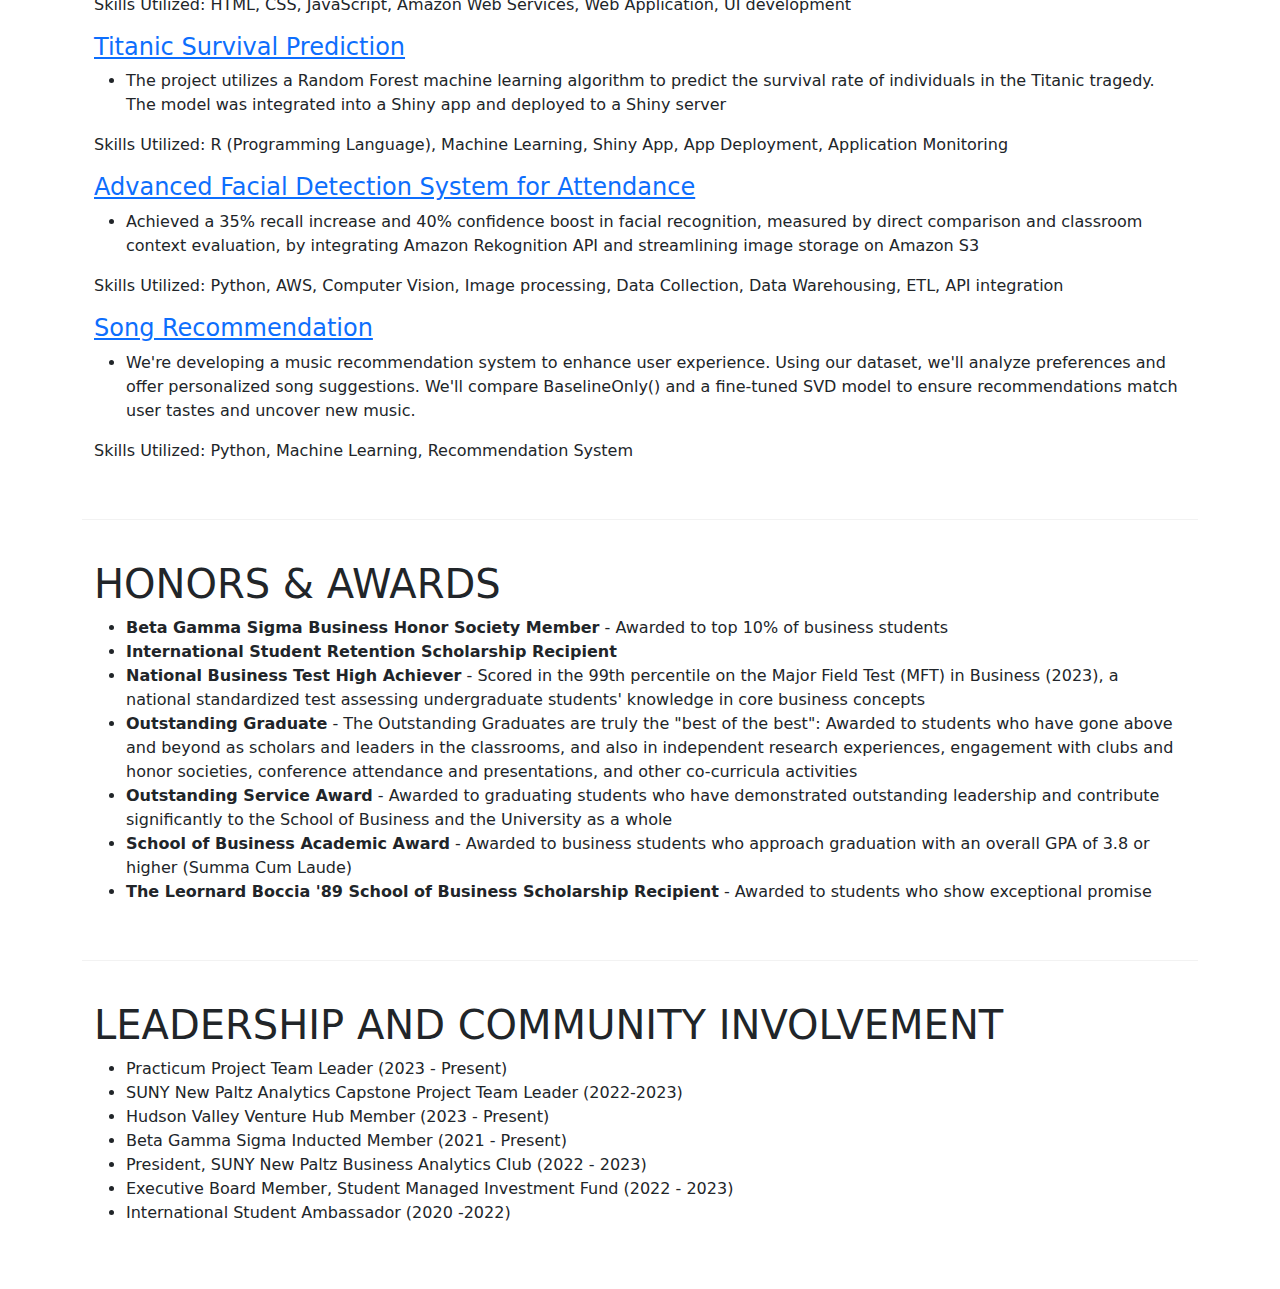
==== commit 33464536: "fix portfolio website" ====
--- a/index.html
+++ b/index.html
@@ -12,7 +12,6 @@
     </head>
 
     <body class="container py-4">
-
         <div class="row mb-5">
             <div class="col-md-4">
                 <img src="portrait.jpg" class="img-fluid rounded-circle" alt="Portrait of Nam Tran">
@@ -80,6 +79,33 @@
                 </ul>
             </div>
         </section>
+
+        <style>
+            .recommendation {
+                margin-bottom: 40px;
+            }
+        </style>
+        
+        <hr style="border-top: 1px solid #ccc;">
+        <section id="recommendations" class="container py-4">
+            <h1>LINKEDIN RECOMMENDATIONS</h1>
+            <div class="recommendation">
+                <cite><a href="https://www.linkedin.com/in/arizitin/" target="_blank">Ari Zitin</a> - Analytics Consultant at SAS </cite>
+                <img src="ari_rec.png" alt="LinkedIn Recommendation 1" class="img-fluid">
+            </div>
+            <div class="recommendation">
+                <cite><a href="https://www.linkedin.com/in/tao-li-29854024/" target="_blank">Tao Li</a> - Assistant Professor at SUNY New Paltz </cite>
+                <img src="li_rec.png" alt="LinkedIn Recommendation 2" class="img-fluid">
+            </div>
+            <div class="recommendation">
+                <cite><a href="https://www.linkedin.com/in/chih-yang-tsai-a7b1898/" target="_blank">Chih-Yang Tsai</a> - Professor at SUNY New Paltz </cite>
+                <img src="tsai_rec.png" alt="LinkedIn Recommendation 3" class="img-fluid">
+            </div>
+            <div class="recommendation">
+                <cite><a href="https://www.linkedin.com/in/juliette-patterson-6a1b16206/" target="_blank">Juliette Patterson</a> - Graduate Research Assistant at the CEHC</cite>
+                <img src="jul_rec.png" alt="LinkedIn Recommendation 4" class="img-fluid">
+            </div>
+        </section>
     
         <hr style="border-top: 1px solid #ccc;">
         <section id="project-experience" class="container py-4">
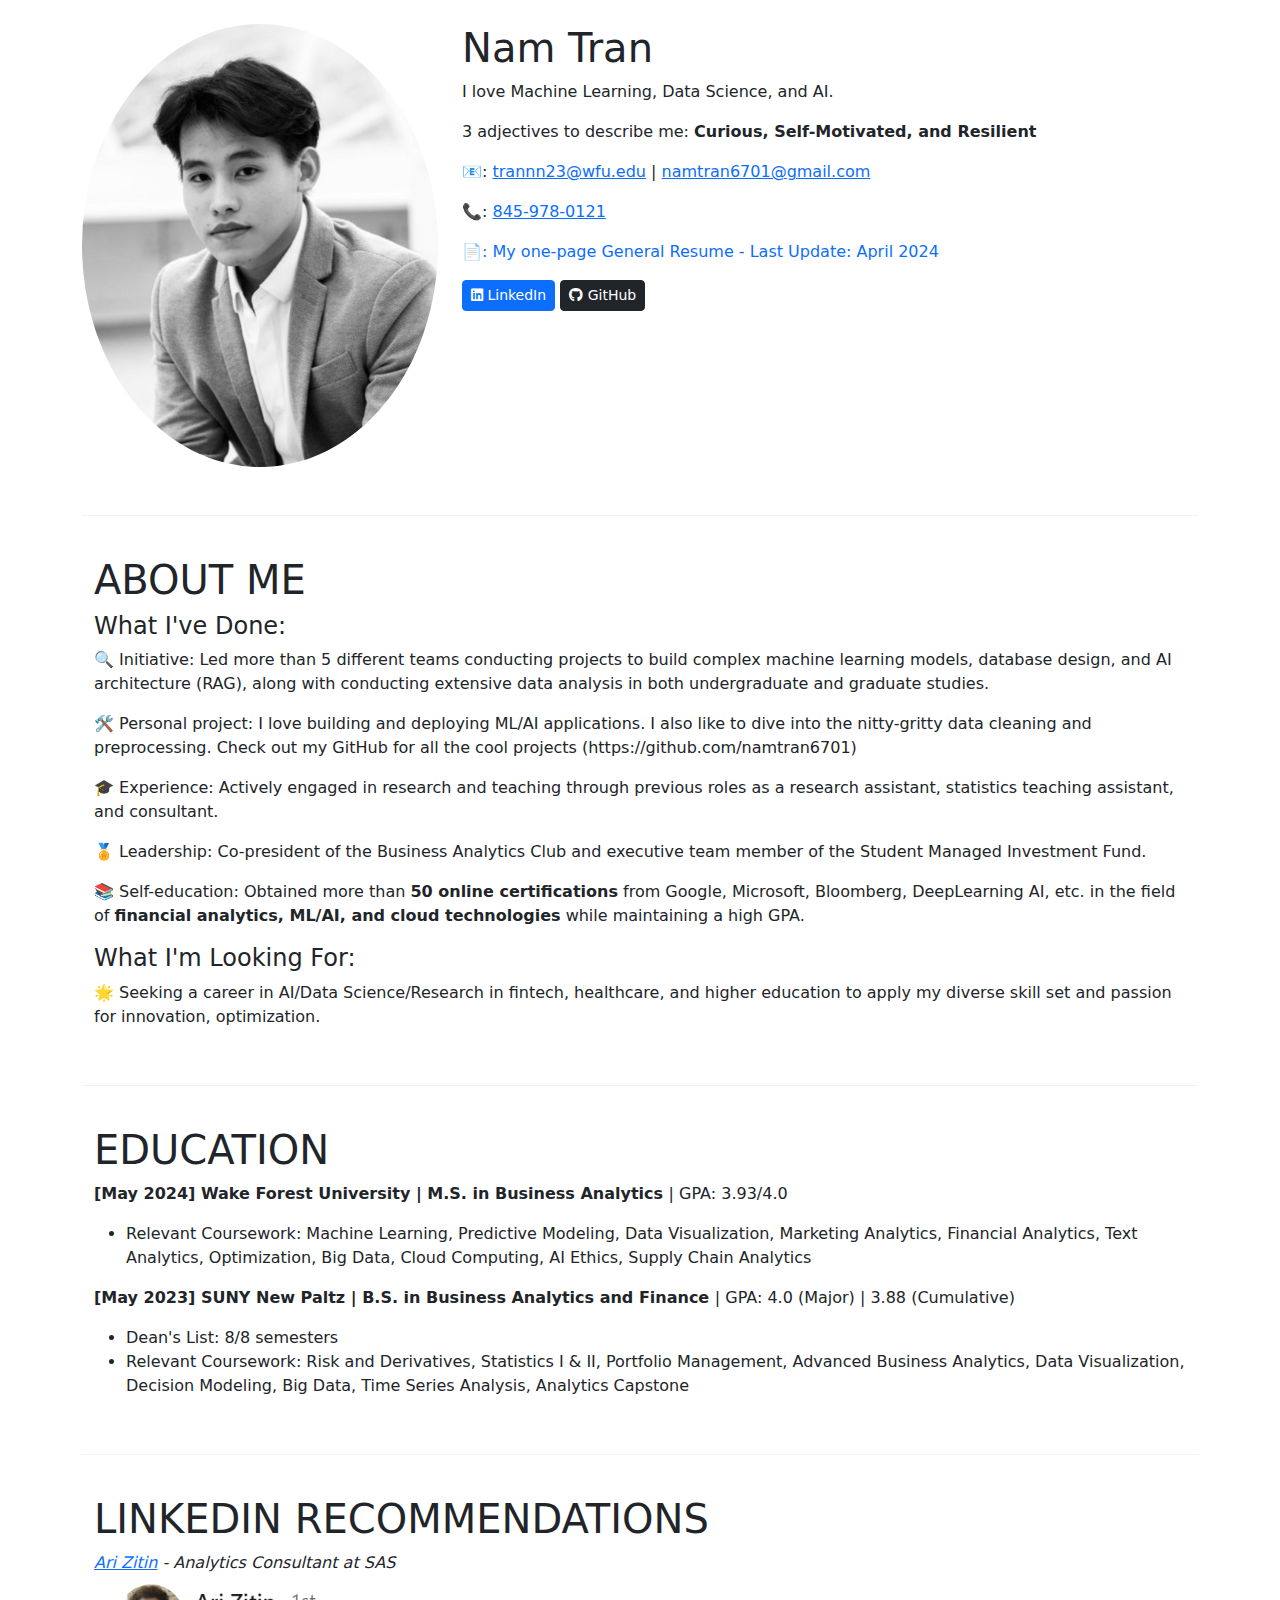
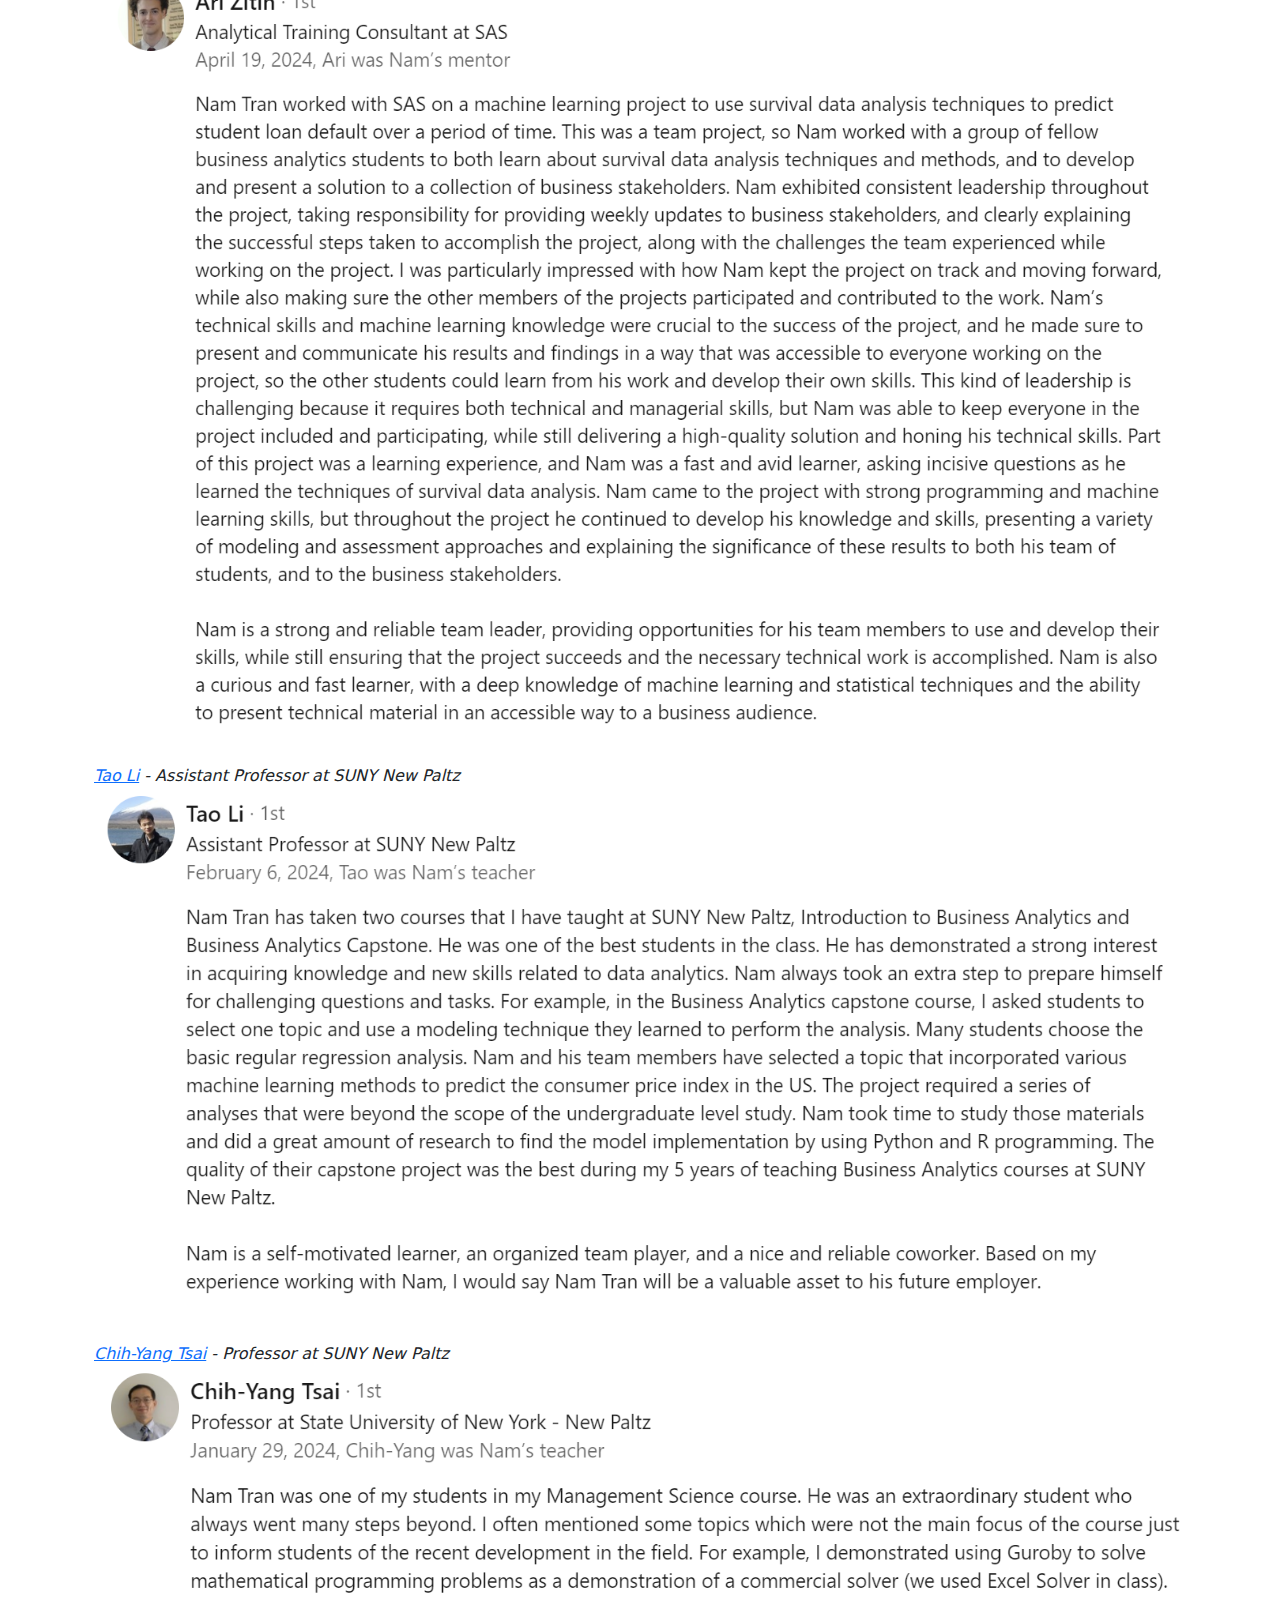
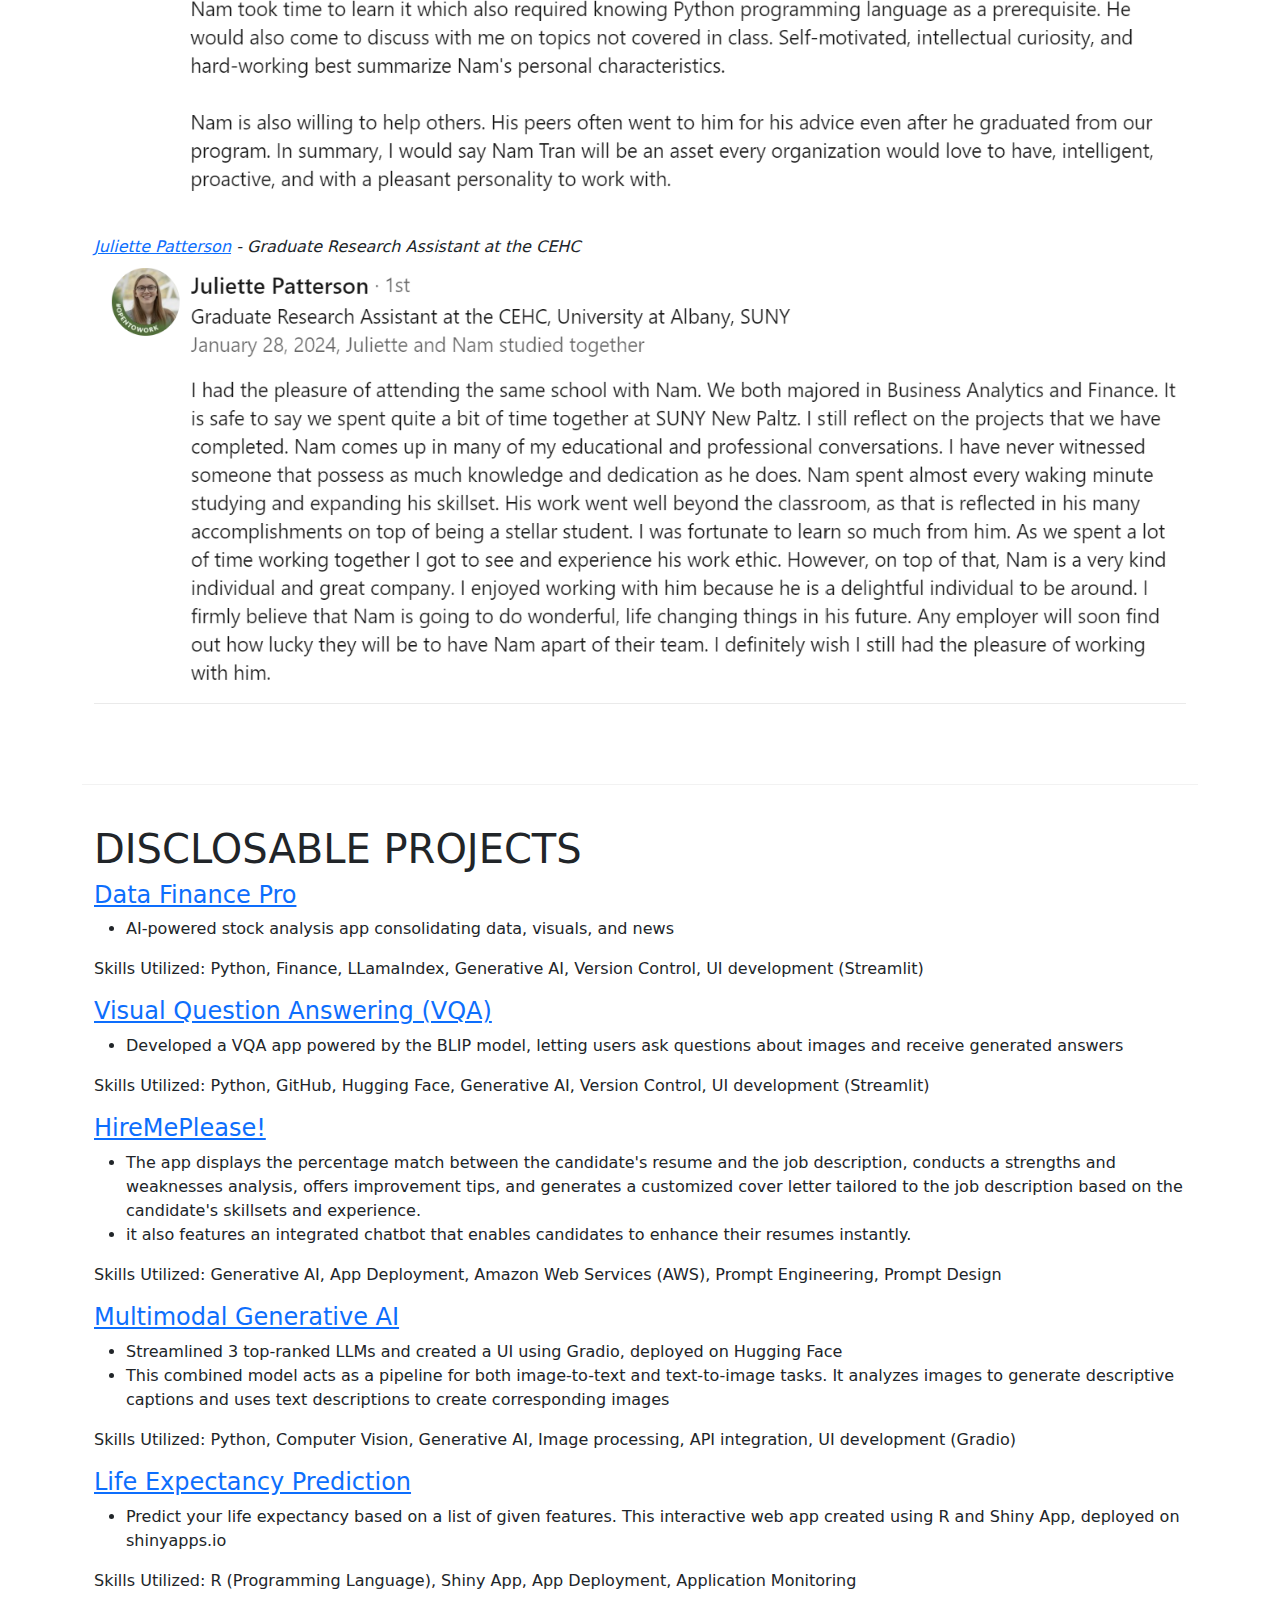
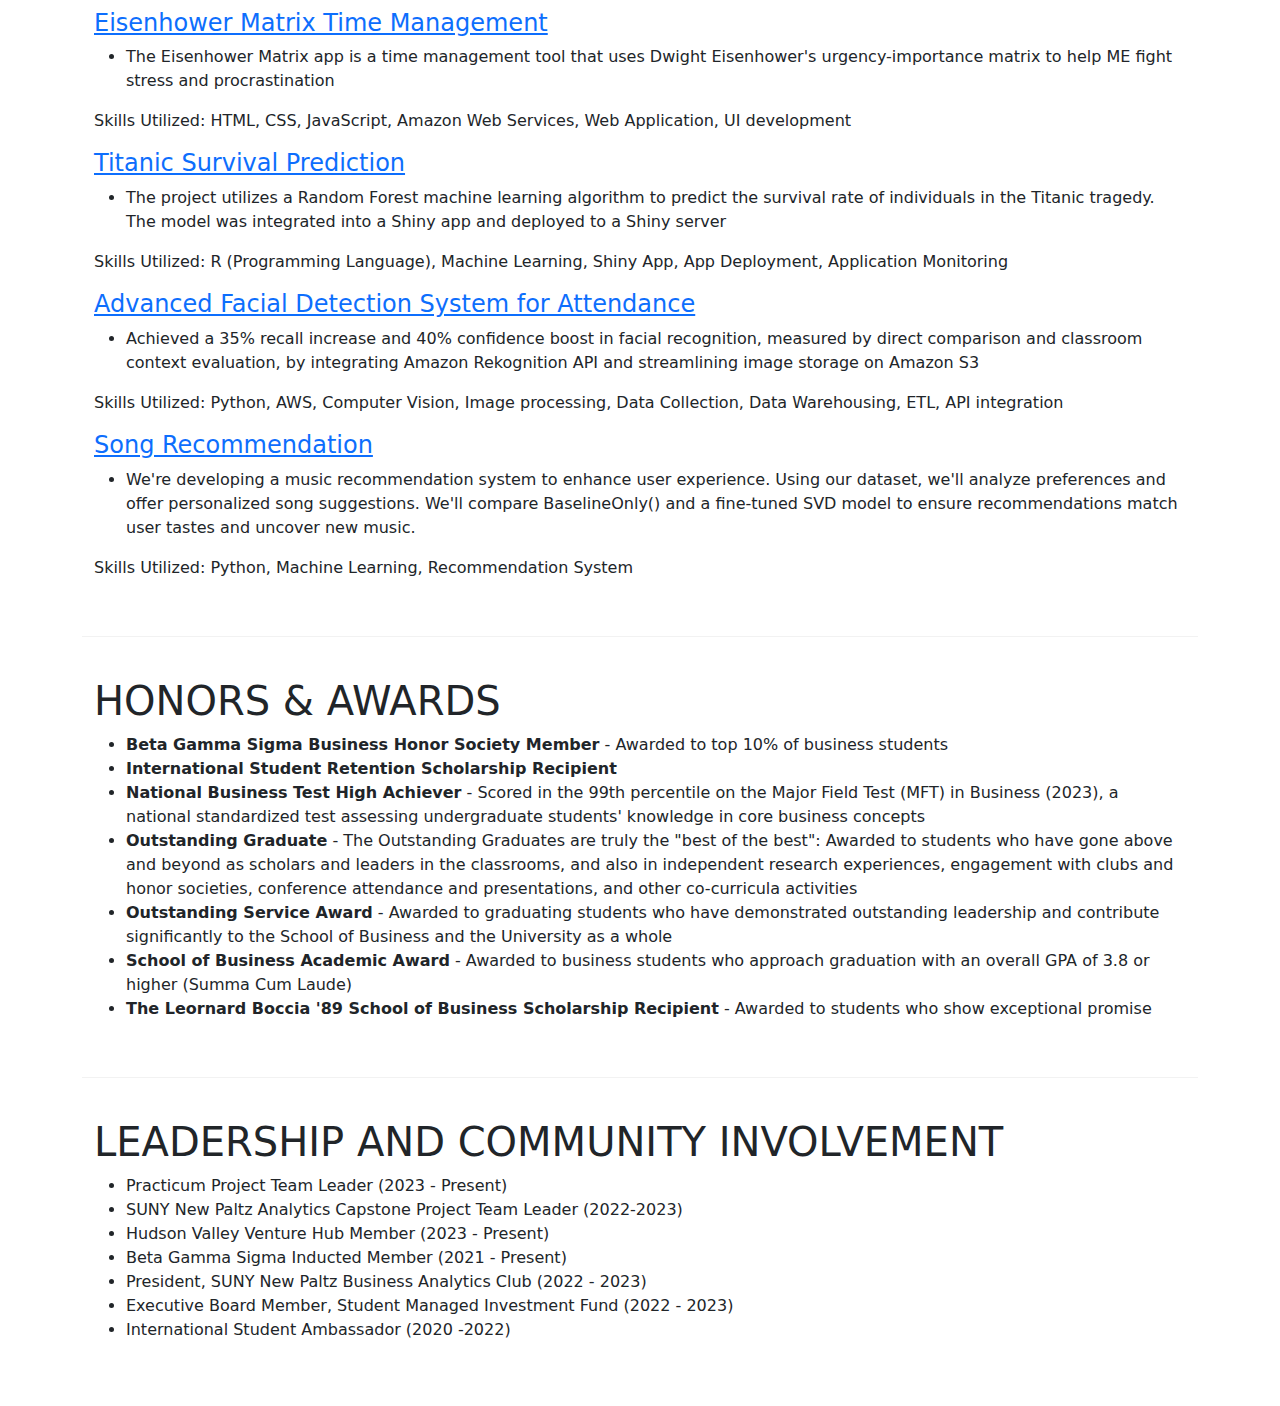
==== commit 9ef09d9f: "update finance project" ====
--- a/index.html
+++ b/index.html
@@ -1,214 +1,277 @@
-    <!DOCTYPE html>
-    <html lang="en">
-
-    <head>
-        <meta charset="UTF-8">
-        <meta name="viewport" content="width=device-width, initial-scale=1.0">
-        <meta name='Author' content='Nam Tran'>
-        <meta name='Content' content='Homepage'>
-        <link href="https://cdn.jsdelivr.net/npm/bootstrap@5.1.3/dist/css/bootstrap.min.css" rel="stylesheet">
-        <link rel="stylesheet" href="https://cdnjs.cloudflare.com/ajax/libs/font-awesome/6.0.0-beta3/css/all.min.css">
-        <title>Home Page for Nam Tran</title>
-    </head>
-
-    <body class="container py-4">
-        <div class="row mb-5">
-            <div class="col-md-4">
-                <img src="portrait.jpg" class="img-fluid rounded-circle" alt="Portrait of Nam Tran">
-            </div>
-            <div class="col-md-8">
-                <h1>Nam Tran</h1>
-                <p>
-                    I love Machine Learning, Data Science, and AI.
-                </p>
-                <p>
-                    3 adjectives to describe me: <strong>Curious, Self-Motivated, and Resilient </strong>
-                </p>
-                <p>📧: <a href="mailto:trannn23@wfu.edu">trannn23@wfu.edu</a> | <a href="mailto:namtran6701@gmail.com">namtran6701@gmail.com</a></p>
-                <p>📞: <a href="tel:845-978-0121">845-978-0121</a></p>
-                <p>
-                    <a href="./Resume_NamTran.pdf" style="text-decoration: none;" >📄: My one-page General Resume - Last Update: April 2024 </a>
-                </p>
-
-                <p>
-                    <a href="https://www.linkedin.com/in/namnhtran/" target="_blank" class="btn btn-primary btn-sm">
-                        <i class="fab fa-linkedin"></i> LinkedIn
-                    </a>
-                    <a href="https://github.com/namtran6701" target="_blank" class="btn btn-dark btn-sm">
-                        <i class="fab fa-github"></i> GitHub
-                    </a>
-                </p>
-            </div>
-        </div>
-        <hr style="border-top: 1px solid #ccc;">
-        <section id="about-me" class="container py-4">
-            <h1>ABOUT ME</h1>
-            <main>
-                <h4>What I've Done:</h4>
-                <p>🔍 Initiative: Led more than 5 different teams conducting projects to build complex machine learning models, database design, and AI architecture (RAG), along with conducting extensive data analysis in both undergraduate and graduate studies.</p>
-                <p>🛠️ Personal project: I love building and deploying ML/AI applications. I also like to dive into the nitty-gritty data cleaning and preprocessing. Check out my GitHub for all the cool projects (https://github.com/namtran6701) </p>
-                <p>🎓 Experience: Actively engaged in research and teaching through previous roles as a research assistant, statistics teaching assistant, and consultant.</p>
-                <p>🏅 Leadership: Co-president of the Business Analytics Club and executive team member of the Student Managed Investment Fund.</p>
-                <p>📚 Self-education: Obtained more than <b>50 online certifications</b> from Google, Microsoft, Bloomberg, DeepLearning AI, etc. in the field of <b>financial analytics, ML/AI, and cloud technologies</b>  while maintaining a high GPA.</p>
-                
-                <h4>What I'm Looking For:</h4>
-                <p>🌟 Seeking a career in AI/Data Science/Research in fintech, healthcare, and higher education to apply my diverse skill set and passion for innovation, optimization.</p>
-            </main>
-        </section>
-
-        <hr style="border-top: 1px solid #ccc;">
-        <section id="education" class="container py-4">
-            <h1>EDUCATION</h1>
-            
-            <div class="education">
-                <p><b>[May 2024] Wake Forest University | M.S. in Business Analytics </b> | GPA: 3.93/4.0</p>
-                <ul>
-                    <li>Relevant Coursework: Machine Learning, Predictive Modeling, Data Visualization, Marketing Analytics, Financial Analytics, Text Analytics, Optimization, Big Data, Cloud Computing, AI Ethics, Supply Chain Analytics</li>
-                </ul>
-            </div>
-        
-            <div class="education">
-                <p><b>[May 2023] SUNY New Paltz | B.S. in Business Analytics and Finance </b> | GPA: 4.0 (Major) | 3.88 (Cumulative)</p>
-                <ul>
-                    <li>Dean's List: 8/8 semesters</li>
-                    <li>
-                        Relevant Coursework: Risk and Derivatives, Statistics I & II, Portfolio Management,
-                        Advanced Business Analytics, Data Visualization, Decision Modeling, Big Data, 
-                        Time Series Analysis, Analytics Capstone
-                    </li>
-                </ul>
-            </div>
-        </section>
-
-        <style>
-            .recommendation {
-                margin-bottom: 40px;
-            }
-        </style>
-        
-        <hr style="border-top: 1px solid #ccc;">
-        <section id="recommendations" class="container py-4">
-            <h1>LINKEDIN RECOMMENDATIONS</h1>
-            <div class="recommendation">
-                <cite><a href="https://www.linkedin.com/in/arizitin/" target="_blank">Ari Zitin</a> - Analytics Consultant at SAS </cite>
-                <img src="ari_rec.png" alt="LinkedIn Recommendation 1" class="img-fluid">
-            </div>
-            <div class="recommendation">
-                <cite><a href="https://www.linkedin.com/in/tao-li-29854024/" target="_blank">Tao Li</a> - Assistant Professor at SUNY New Paltz </cite>
-                <img src="li_rec.png" alt="LinkedIn Recommendation 2" class="img-fluid">
-            </div>
-            <div class="recommendation">
-                <cite><a href="https://www.linkedin.com/in/chih-yang-tsai-a7b1898/" target="_blank">Chih-Yang Tsai</a> - Professor at SUNY New Paltz </cite>
-                <img src="tsai_rec.png" alt="LinkedIn Recommendation 3" class="img-fluid">
-            </div>
-            <div class="recommendation">
-                <cite><a href="https://www.linkedin.com/in/juliette-patterson-6a1b16206/" target="_blank">Juliette Patterson</a> - Graduate Research Assistant at the CEHC</cite>
-                <img src="jul_rec.png" alt="LinkedIn Recommendation 4" class="img-fluid">
-            </div>
-        </section>
-    
-        <hr style="border-top: 1px solid #ccc;">
-        <section id="project-experience" class="container py-4">
-            <h1>DISCLOSABLE PROJECTS</h1>
-            <div class="project">
-                <h4><a href="https://namtran.streamlit.app" target="_blank">Visual Question Answering (VQA)</a></h4>
-                <ul>
-                    <li>Developed a VQA app powered by the BLIP model, letting users ask questions about images and receive generated answers</li>
-                </ul>
-                <p>Skills Utilized: Python, GitHub, Hugging Face, Generative AI, Version Control, UI development (Streamlit)</p>
-            </div>
-
-            <div class="project">
-                <h4><a href="https://partyrock.aws/u/trannn23/2AKPIjPem/HireMePlease!" target="_blank">HireMePlease!</a></h4>
-                <ul>
-                    <li>The app displays the percentage match between the candidate's resume and the job description, conducts a strengths and weaknesses analysis, offers improvement tips, and generates a customized cover letter tailored to the job description based on the candidate's skillsets and experience. </li>
-
-                    <li>it also features an integrated chatbot that enables candidates to enhance their resumes instantly.</li>
-                </ul>
-                <p>Skills Utilized: Generative AI, App Deployment, Amazon Web Services (AWS), Prompt Engineering, Prompt Design</p>
-            </div>
-        
-            <div class="project">
-                <h4><a href="https://huggingface.co/spaces/trannn23/multimodal_model" target="_blank">Multimodal Generative AI</a></h4>
-                <ul>
-                    <li>Streamlined 3 top-ranked LLMs and created a UI using Gradio, deployed on Hugging Face</li>
-                    <li>This combined model acts as a pipeline for both image-to-text and text-to-image tasks. It analyzes images to generate descriptive captions and uses text descriptions to create corresponding images</li>
-                </ul>
-                <p>Skills Utilized: Python, Computer Vision, Generative AI, Image processing, API integration, UI development (Gradio)</p>
-            </div>
-
-            <div class="project">
-                <h4><a href="https://9c81h7-nam0tran.shinyapps.io/Life_Expectancy_Prediction/" target="_blank">Life Expectancy Prediction</a></h4>
-                <ul>
-                    <li>Predict your life expectancy based on a list of given features. This interactive web app created using R and Shiny App, deployed on shinyapps.io</li>
-                </ul>
-                <p>Skills Utilized: R (Programming Language), Shiny App, App Deployment, Application Monitoring</p>
-            </div>
-            <div class="project">
-                <h4><a href="https://namtodoapp.s3.amazonaws.com/nam-todo-app.html" target="_blank">Eisenhower Matrix Time Management</a></h4>
-                <ul>
-                    <li>The Eisenhower Matrix app is a time management tool that uses Dwight Eisenhower's urgency-importance matrix to help ME fight stress and procrastination</li>
-                </ul>
-                <p>Skills Utilized: HTML, CSS, JavaScript, Amazon Web Services, Web Application, UI development</p>
-            </div>
-
-            <div class="project">
-                <h4><a href="https://9c81h7-nam0tran.shinyapps.io/Titanic_Prediction/" target="_blank">Titanic Survival Prediction</a></h4>
-                <ul>
-                    <li>The project utilizes a Random Forest machine learning algorithm to predict the survival rate of individuals in the Titanic tragedy. The model was integrated into a Shiny app and deployed to a Shiny server</li>
-                </ul>
-                <p>Skills Utilized: R (Programming Language), Machine Learning, Shiny App, App Deployment, Application Monitoring</p>
-            </div>
-        
-            <div class="project">
-                <h4><a href="https://drive.google.com/drive/folders/1FqmZqPGOR3zQV8rce4_avN4CDVoVSo2F" target="_blank">Advanced Facial Detection System for Attendance</a></h4>
-                <ul>
-                    <li>Achieved a 35% recall increase and 40% confidence boost in facial recognition, measured by direct comparison and classroom context evaluation, by integrating Amazon Rekognition API and streamlining image storage on Amazon S3</li>
-                </ul>
-                <p>Skills Utilized: Python, AWS, Computer Vision, Image processing, Data Collection, Data Warehousing, ETL, API integration</p>
-            </div>
-            <div class="project">
-                <h4><a href="https://drive.google.com/drive/folders/1q-0K4ddePKrLpcBO0pHilfUc5JkUHQUO?usp=drive_link" target="_blank">Song Recommendation</a></h4>
-                <ul>
-                    <li>We're developing a music recommendation system to enhance user experience. Using our dataset, we'll analyze preferences and offer personalized song suggestions. 
-                        We'll compare BaselineOnly() and a fine-tuned SVD model to ensure recommendations match user tastes and uncover new music.</li>
-                </ul>
-                <p>Skills Utilized: Python, Machine Learning, Recommendation System </p>
-            </div>
-        </section>
-        
-        
-        <hr style="border-top: 1px solid #ccc;">
-        <section id="honors-awards" class="container py-4">
-            <h1>HONORS & AWARDS</h1>
-            <div>
-                <ul>
-                    <li><strong>Beta Gamma Sigma Business Honor Society Member</strong> - Awarded to top 10% of business students </li>
-                    <li><strong>International Student Retention Scholarship Recipient</strong></li>
-                    <li><strong>National Business Test High Achiever</strong> - Scored in the 99th percentile on the Major Field Test (MFT) in Business (2023), a national standardized test assessing undergraduate students' knowledge in core business concepts</li>
-                    <li><strong>Outstanding Graduate</strong> - The Outstanding Graduates are truly the "best of the best": Awarded to students who have gone above and beyond as scholars and leaders in the classrooms, and also in independent research experiences, engagement with clubs and honor societies, conference attendance and presentations, and other co-curricula activities</li>
-                    <li><strong>Outstanding Service Award</strong> - Awarded to graduating students who have demonstrated outstanding leadership and contribute significantly to the School of Business and the University as a whole</li>
-                    <li><strong>School of Business Academic Award</strong> - Awarded to business students who approach graduation with an overall GPA of 3.8 or higher (Summa Cum Laude)</li>
-                    <li><strong>The Leornard Boccia '89 School of Business Scholarship Recipient</strong> - Awarded to students who show exceptional promise</li>
-                </ul>
-            </div>
-        </section>        
-        <hr style="border-top: 1px solid #ccc;">
-        <section id="leadership-community" class="container py-4">
-            <h1>LEADERSHIP AND COMMUNITY INVOLVEMENT</h1>
-            <div>
-                <ul>
-                    <li>Practicum Project Team Leader (2023 - Present)</li>
-                    <li>SUNY New Paltz Analytics Capstone Project Team Leader (2022-2023)</li>
-                    <li>Hudson Valley Venture Hub Member (2023 - Present)</li>
-                    <li>Beta Gamma Sigma Inducted Member (2021 - Present)</li>
-                    <li>President, SUNY New Paltz Business Analytics Club (2022 - 2023)</li>
-                    <li>Executive Board Member, Student Managed Investment Fund (2022 - 2023)</li>
-                    <li>International Student Ambassador (2020 -2022)</li>
-                </ul>
-            </div>
-        </section>
-        
-    </body>
-
-    </HTML>
+<!DOCTYPE html>
+<html lang="en">
+
+<head>
+    <meta charset="UTF-8">
+    <meta name="viewport" content="width=device-width, initial-scale=1.0">
+    <meta name='Author' content='Nam Tran'>
+    <meta name='Content' content='Homepage'>
+    <link href="https://cdn.jsdelivr.net/npm/bootstrap@5.1.3/dist/css/bootstrap.min.css" rel="stylesheet">
+    <link rel="stylesheet" href="https://cdnjs.cloudflare.com/ajax/libs/font-awesome/6.0.0-beta3/css/all.min.css">
+    <title>Home Page for Nam Tran</title>
+</head>
+
+<body class="container py-4">
+    <div class="row mb-5">
+        <div class="col-md-4">
+            <img src="portrait.jpg" class="img-fluid rounded-circle" alt="Portrait of Nam Tran">
+        </div>
+        <div class="col-md-8">
+            <h1>Nam Tran</h1>
+            <p>
+                I love Machine Learning, Data Science, and AI.
+            </p>
+            <p>
+                3 adjectives to describe me: <strong>Curious, Self-Motivated, and Resilient </strong>
+            </p>
+            <p>📧: <a href="mailto:trannn23@wfu.edu">trannn23@wfu.edu</a> | <a
+                    href="mailto:namtran6701@gmail.com">namtran6701@gmail.com</a></p>
+            <p>📞: <a href="tel:845-978-0121">845-978-0121</a></p>
+            <p>
+                <a href="./Resume_NamTran.pdf" style="text-decoration: none;">📄: My one-page General Resume - Last
+                    Update: April 2024 </a>
+            </p>
+
+            <p>
+                <a href="https://www.linkedin.com/in/namnhtran/" target="_blank" class="btn btn-primary btn-sm">
+                    <i class="fab fa-linkedin"></i> LinkedIn
+                </a>
+                <a href="https://github.com/namtran6701" target="_blank" class="btn btn-dark btn-sm">
+                    <i class="fab fa-github"></i> GitHub
+                </a>
+            </p>
+        </div>
+    </div>
+    <hr style="border-top: 1px solid #ccc;">
+    <section id="about-me" class="container py-4">
+        <h1>ABOUT ME</h1>
+        <main>
+            <h4>What I've Done:</h4>
+            <p>🔍 Initiative: Led more than 5 different teams conducting projects to build complex machine learning
+                models, database design, and AI architecture (RAG), along with conducting extensive data analysis in
+                both undergraduate and graduate studies.</p>
+            <p>🛠️ Personal project: I love building and deploying ML/AI applications. I also like to dive into the
+                nitty-gritty data cleaning and preprocessing. Check out my GitHub for all the cool projects
+                (https://github.com/namtran6701) </p>
+            <p>🎓 Experience: Actively engaged in research and teaching through previous roles as a research assistant,
+                statistics teaching assistant, and consultant.</p>
+            <p>🏅 Leadership: Co-president of the Business Analytics Club and executive team member of the Student
+                Managed Investment Fund.</p>
+            <p>📚 Self-education: Obtained more than <b>50 online certifications</b> from Google, Microsoft, Bloomberg,
+                DeepLearning AI, etc. in the field of <b>financial analytics, ML/AI, and cloud technologies</b> while
+                maintaining a high GPA.</p>
+
+            <h4>What I'm Looking For:</h4>
+            <p>🌟 Seeking a career in AI/Data Science/Research in fintech, healthcare, and higher education to apply my
+                diverse skill set and passion for innovation, optimization.</p>
+        </main>
+    </section>
+
+    <hr style="border-top: 1px solid #ccc;">
+    <section id="education" class="container py-4">
+        <h1>EDUCATION</h1>
+
+        <div class="education">
+            <p><b>[May 2024] Wake Forest University | M.S. in Business Analytics </b> | GPA: 3.93/4.0</p>
+            <ul>
+                <li>Relevant Coursework: Machine Learning, Predictive Modeling, Data Visualization, Marketing Analytics,
+                    Financial Analytics, Text Analytics, Optimization, Big Data, Cloud Computing, AI Ethics, Supply
+                    Chain Analytics</li>
+            </ul>
+        </div>
+
+        <div class="education">
+            <p><b>[May 2023] SUNY New Paltz | B.S. in Business Analytics and Finance </b> | GPA: 4.0 (Major) | 3.88
+                (Cumulative)</p>
+            <ul>
+                <li>Dean's List: 8/8 semesters</li>
+                <li>
+                    Relevant Coursework: Risk and Derivatives, Statistics I & II, Portfolio Management,
+                    Advanced Business Analytics, Data Visualization, Decision Modeling, Big Data,
+                    Time Series Analysis, Analytics Capstone
+                </li>
+            </ul>
+        </div>
+    </section>
+
+    <style>
+        .recommendation {
+            margin-bottom: 40px;
+        }
+    </style>
+
+    <hr style="border-top: 1px solid #ccc;">
+    <section id="recommendations" class="container py-4">
+        <h1>LINKEDIN RECOMMENDATIONS</h1>
+        <div class="recommendation">
+            <cite><a href="https://www.linkedin.com/in/arizitin/" target="_blank">Ari Zitin</a> - Analytics Consultant
+                at SAS </cite>
+            <img src="ari_rec.png" alt="LinkedIn Recommendation 1" class="img-fluid">
+        </div>
+        <div class="recommendation">
+            <cite><a href="https://www.linkedin.com/in/tao-li-29854024/" target="_blank">Tao Li</a> - Assistant
+                Professor at SUNY New Paltz </cite>
+            <img src="li_rec.png" alt="LinkedIn Recommendation 2" class="img-fluid">
+        </div>
+        <div class="recommendation">
+            <cite><a href="https://www.linkedin.com/in/chih-yang-tsai-a7b1898/" target="_blank">Chih-Yang Tsai</a> -
+                Professor at SUNY New Paltz </cite>
+            <img src="tsai_rec.png" alt="LinkedIn Recommendation 3" class="img-fluid">
+        </div>
+        <div class="recommendation">
+            <cite><a href="https://www.linkedin.com/in/juliette-patterson-6a1b16206/" target="_blank">Juliette
+                    Patterson</a> - Graduate Research Assistant at the CEHC</cite>
+            <img src="jul_rec.png" alt="LinkedIn Recommendation 4" class="img-fluid">
+        </div>
+    </section>
+
+    <hr style="border-top: 1px solid #ccc;">
+    <section id="project-experience" class="container py-4">
+        <h1>DISCLOSABLE PROJECTS</h1>
+        <div class="project">
+            <h4><a href="https://finance-playground.streamlit.app/" target="_blank">Data Finance Pro</a></h4>
+            <ul>
+                <li>AI-powered stock analysis app consolidating data, visuals, and news</li>
+            </ul>
+            <p> Skills Utilized: Python, Finance, LLamaIndex, Generative AI, Version Control, UI development (Streamlit)
+            </p>
+        </div>
+        <div class="project">
+            <h4><a href="https://namtran.streamlit.app" target="_blank">Visual Question Answering (VQA)</a></h4>
+            <ul>
+                <li>Developed a VQA app powered by the BLIP model, letting users ask questions about images and receive
+                    generated answers</li>
+            </ul>
+            <p>Skills Utilized: Python, GitHub, Hugging Face, Generative AI, Version Control, UI development (Streamlit)
+            </p>
+        </div>
+
+        <div class="project">
+            <h4><a href="https://partyrock.aws/u/trannn23/2AKPIjPem/HireMePlease!" target="_blank">HireMePlease!</a>
+            </h4>
+            <ul>
+                <li>The app displays the percentage match between the candidate's resume and the job description,
+                    conducts a strengths and weaknesses analysis, offers improvement tips, and generates a customized
+                    cover letter tailored to the job description based on the candidate's skillsets and experience.
+                </li>
+
+                <li>it also features an integrated chatbot that enables candidates to enhance their resumes instantly.
+                </li>
+            </ul>
+            <p>Skills Utilized: Generative AI, App Deployment, Amazon Web Services (AWS), Prompt Engineering, Prompt
+                Design</p>
+        </div>
+
+        <div class="project">
+            <h4><a href="https://huggingface.co/spaces/trannn23/multimodal_model" target="_blank">Multimodal Generative
+                    AI</a></h4>
+            <ul>
+                <li>Streamlined 3 top-ranked LLMs and created a UI using Gradio, deployed on Hugging Face</li>
+                <li>This combined model acts as a pipeline for both image-to-text and text-to-image tasks. It analyzes
+                    images to generate descriptive captions and uses text descriptions to create corresponding images
+                </li>
+            </ul>
+            <p>Skills Utilized: Python, Computer Vision, Generative AI, Image processing, API integration, UI
+                development (Gradio)</p>
+        </div>
+
+        <div class="project">
+            <h4><a href="https://9c81h7-nam0tran.shinyapps.io/Life_Expectancy_Prediction/" target="_blank">Life
+                    Expectancy Prediction</a></h4>
+            <ul>
+                <li>Predict your life expectancy based on a list of given features. This interactive web app created
+                    using R and Shiny App, deployed on shinyapps.io</li>
+            </ul>
+            <p>Skills Utilized: R (Programming Language), Shiny App, App Deployment, Application Monitoring</p>
+        </div>
+        <div class="project">
+            <h4><a href="https://namtodoapp.s3.amazonaws.com/nam-todo-app.html" target="_blank">Eisenhower Matrix Time
+                    Management</a></h4>
+            <ul>
+                <li>The Eisenhower Matrix app is a time management tool that uses Dwight Eisenhower's urgency-importance
+                    matrix to help ME fight stress and procrastination</li>
+            </ul>
+            <p>Skills Utilized: HTML, CSS, JavaScript, Amazon Web Services, Web Application, UI development</p>
+        </div>
+
+        <div class="project">
+            <h4><a href="https://9c81h7-nam0tran.shinyapps.io/Titanic_Prediction/" target="_blank">Titanic Survival
+                    Prediction</a></h4>
+            <ul>
+                <li>The project utilizes a Random Forest machine learning algorithm to predict the survival rate of
+                    individuals in the Titanic tragedy. The model was integrated into a Shiny app and deployed to a
+                    Shiny server</li>
+            </ul>
+            <p>Skills Utilized: R (Programming Language), Machine Learning, Shiny App, App Deployment, Application
+                Monitoring</p>
+        </div>
+
+        <div class="project">
+            <h4><a href="https://drive.google.com/drive/folders/1FqmZqPGOR3zQV8rce4_avN4CDVoVSo2F"
+                    target="_blank">Advanced Facial Detection System for Attendance</a></h4>
+            <ul>
+                <li>Achieved a 35% recall increase and 40% confidence boost in facial recognition, measured by direct
+                    comparison and classroom context evaluation, by integrating Amazon Rekognition API and streamlining
+                    image storage on Amazon S3</li>
+            </ul>
+            <p>Skills Utilized: Python, AWS, Computer Vision, Image processing, Data Collection, Data Warehousing, ETL,
+                API integration</p>
+        </div>
+        <div class="project">
+            <h4><a href="https://drive.google.com/drive/folders/1q-0K4ddePKrLpcBO0pHilfUc5JkUHQUO?usp=drive_link"
+                    target="_blank">Song Recommendation</a></h4>
+            <ul>
+                <li>We're developing a music recommendation system to enhance user experience. Using our dataset, we'll
+                    analyze preferences and offer personalized song suggestions.
+                    We'll compare BaselineOnly() and a fine-tuned SVD model to ensure recommendations match user tastes
+                    and uncover new music.</li>
+            </ul>
+            <p>Skills Utilized: Python, Machine Learning, Recommendation System </p>
+        </div>
+    </section>
+
+
+    <hr style="border-top: 1px solid #ccc;">
+    <section id="honors-awards" class="container py-4">
+        <h1>HONORS & AWARDS</h1>
+        <div>
+            <ul>
+                <li><strong>Beta Gamma Sigma Business Honor Society Member</strong> - Awarded to top 10% of business
+                    students </li>
+                <li><strong>International Student Retention Scholarship Recipient</strong></li>
+                <li><strong>National Business Test High Achiever</strong> - Scored in the 99th percentile on the Major
+                    Field Test (MFT) in Business (2023), a national standardized test assessing undergraduate students'
+                    knowledge in core business concepts</li>
+                <li><strong>Outstanding Graduate</strong> - The Outstanding Graduates are truly the "best of the best":
+                    Awarded to students who have gone above and beyond as scholars and leaders in the classrooms, and
+                    also in independent research experiences, engagement with clubs and honor societies, conference
+                    attendance and presentations, and other co-curricula activities</li>
+                <li><strong>Outstanding Service Award</strong> - Awarded to graduating students who have demonstrated
+                    outstanding leadership and contribute significantly to the School of Business and the University as
+                    a whole</li>
+                <li><strong>School of Business Academic Award</strong> - Awarded to business students who approach
+                    graduation with an overall GPA of 3.8 or higher (Summa Cum Laude)</li>
+                <li><strong>The Leornard Boccia '89 School of Business Scholarship Recipient</strong> - Awarded to
+                    students who show exceptional promise</li>
+            </ul>
+        </div>
+    </section>
+    <hr style="border-top: 1px solid #ccc;">
+    <section id="leadership-community" class="container py-4">
+        <h1>LEADERSHIP AND COMMUNITY INVOLVEMENT</h1>
+        <div>
+            <ul>
+                <li>Practicum Project Team Leader (2023 - Present)</li>
+                <li>SUNY New Paltz Analytics Capstone Project Team Leader (2022-2023)</li>
+                <li>Hudson Valley Venture Hub Member (2023 - Present)</li>
+                <li>Beta Gamma Sigma Inducted Member (2021 - Present)</li>
+                <li>President, SUNY New Paltz Business Analytics Club (2022 - 2023)</li>
+                <li>Executive Board Member, Student Managed Investment Fund (2022 - 2023)</li>
+                <li>International Student Ambassador (2020 -2022)</li>
+            </ul>
+        </div>
+    </section>
+
+</body>
+
+</HTML>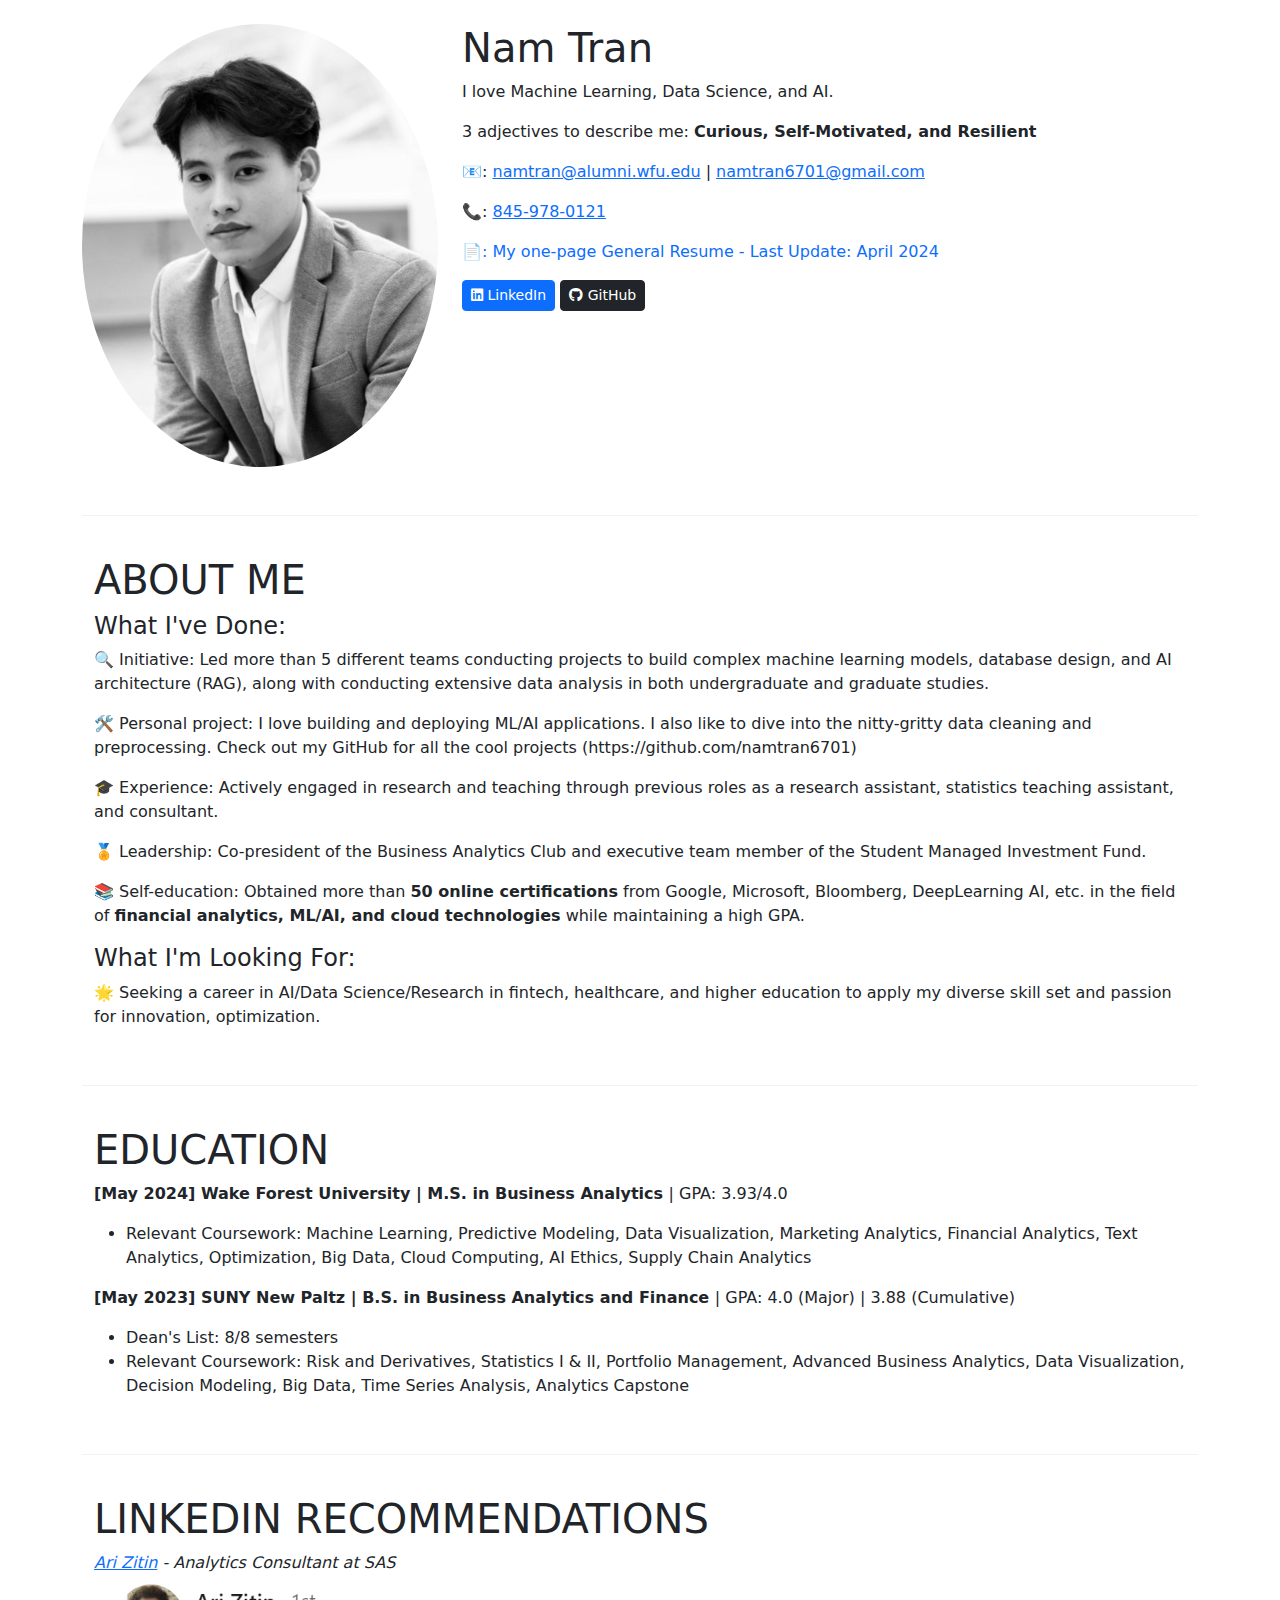
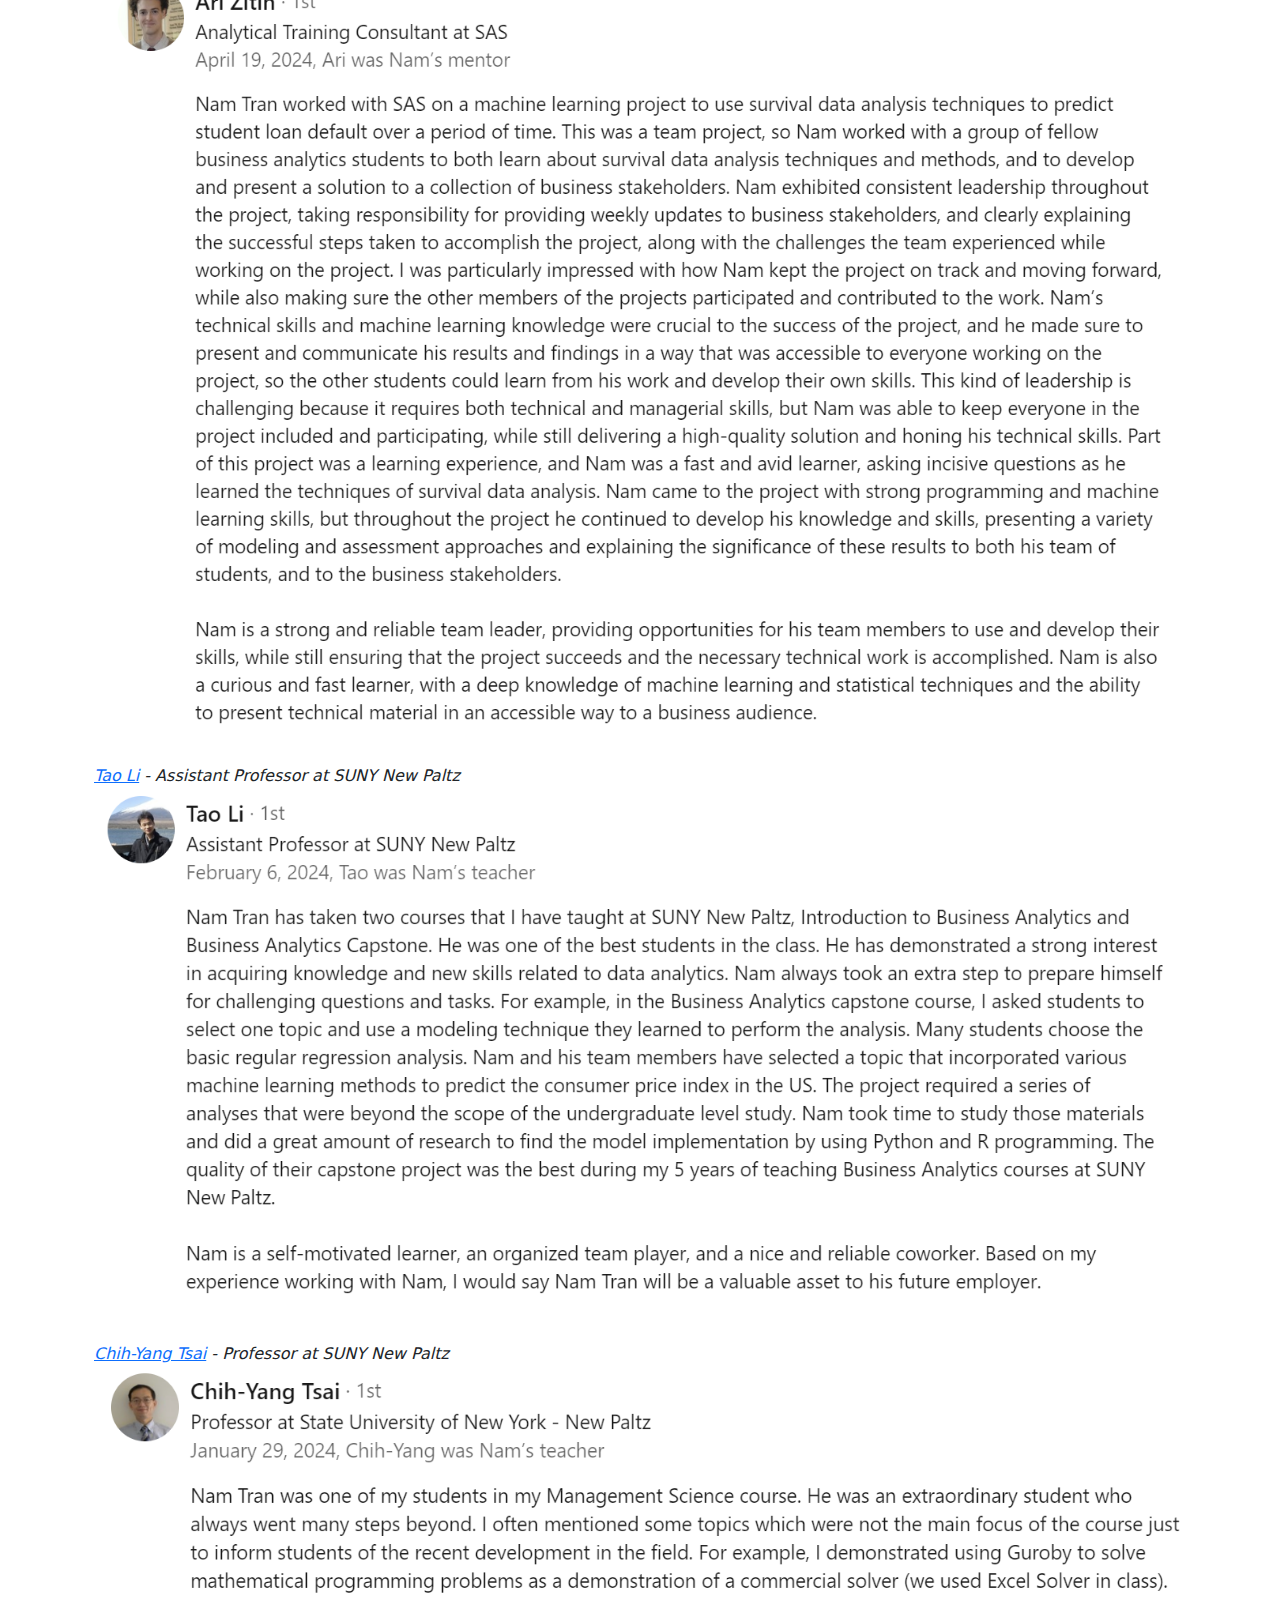
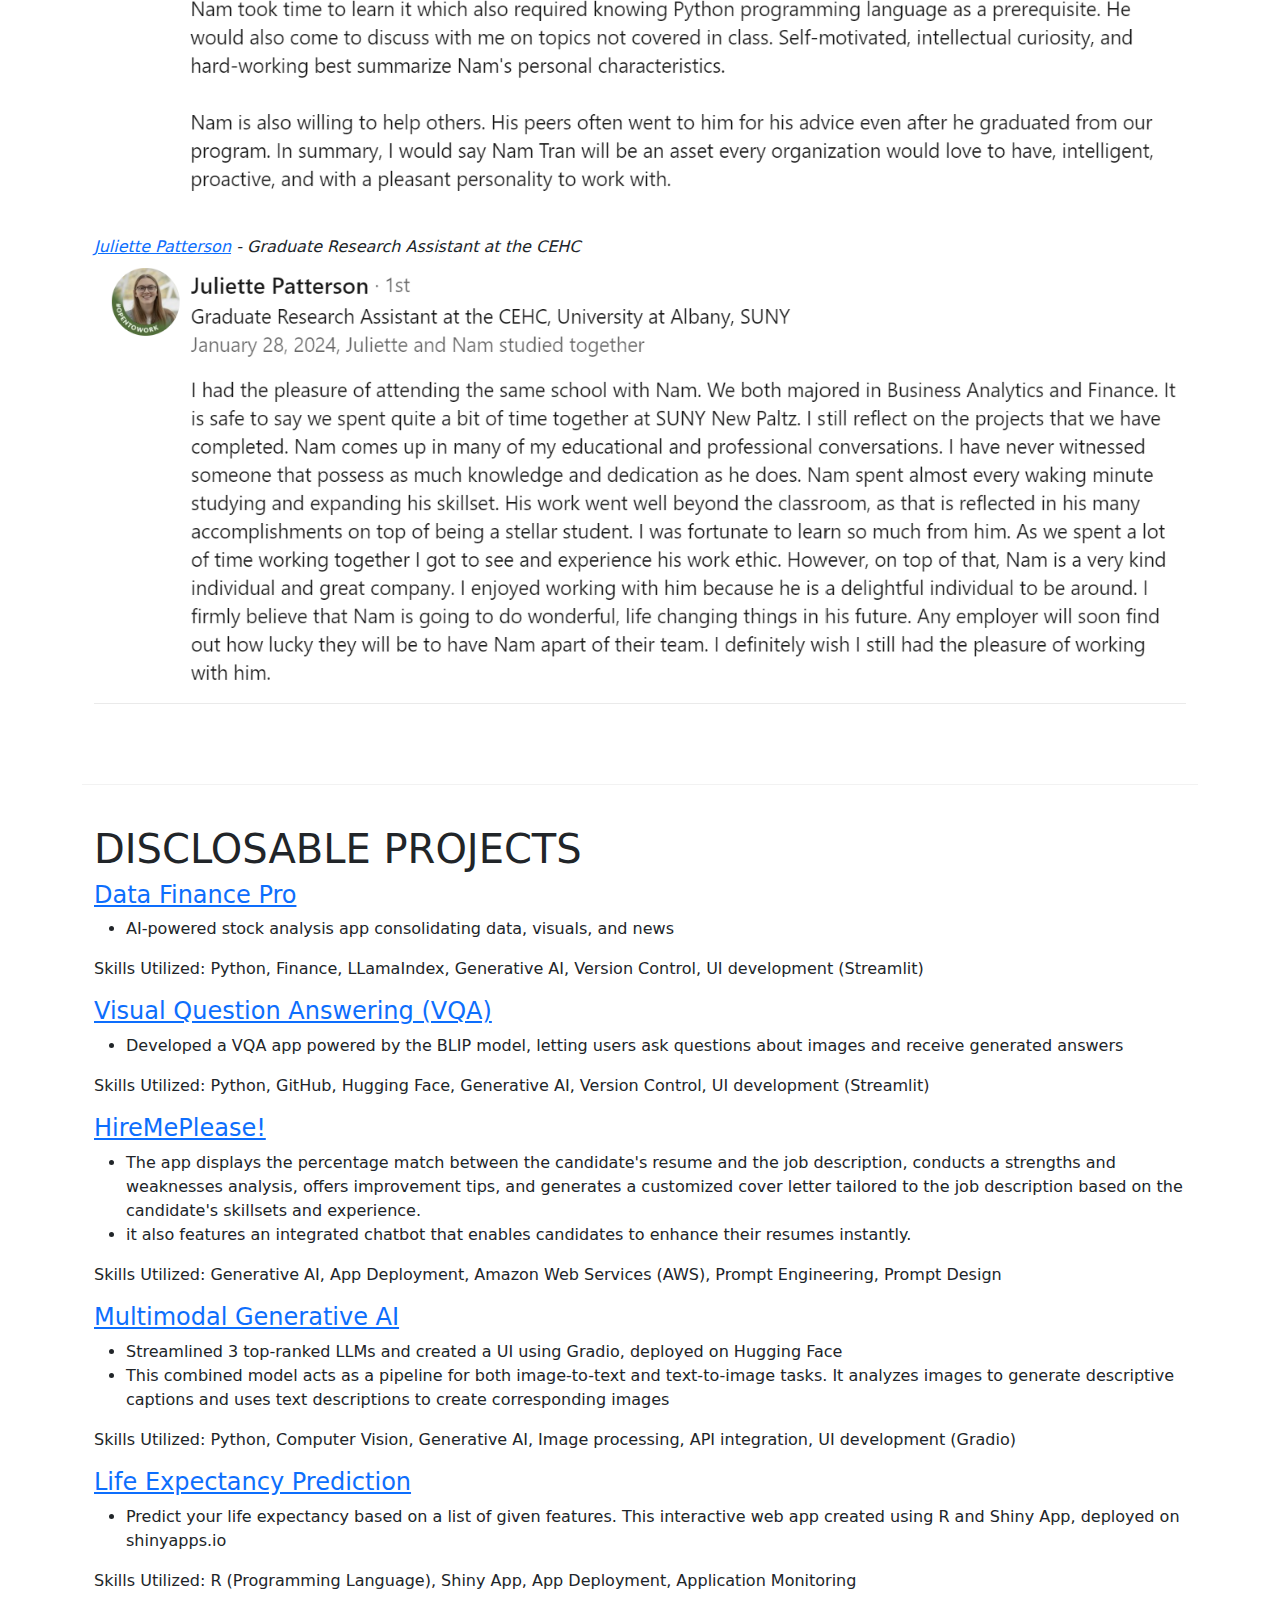
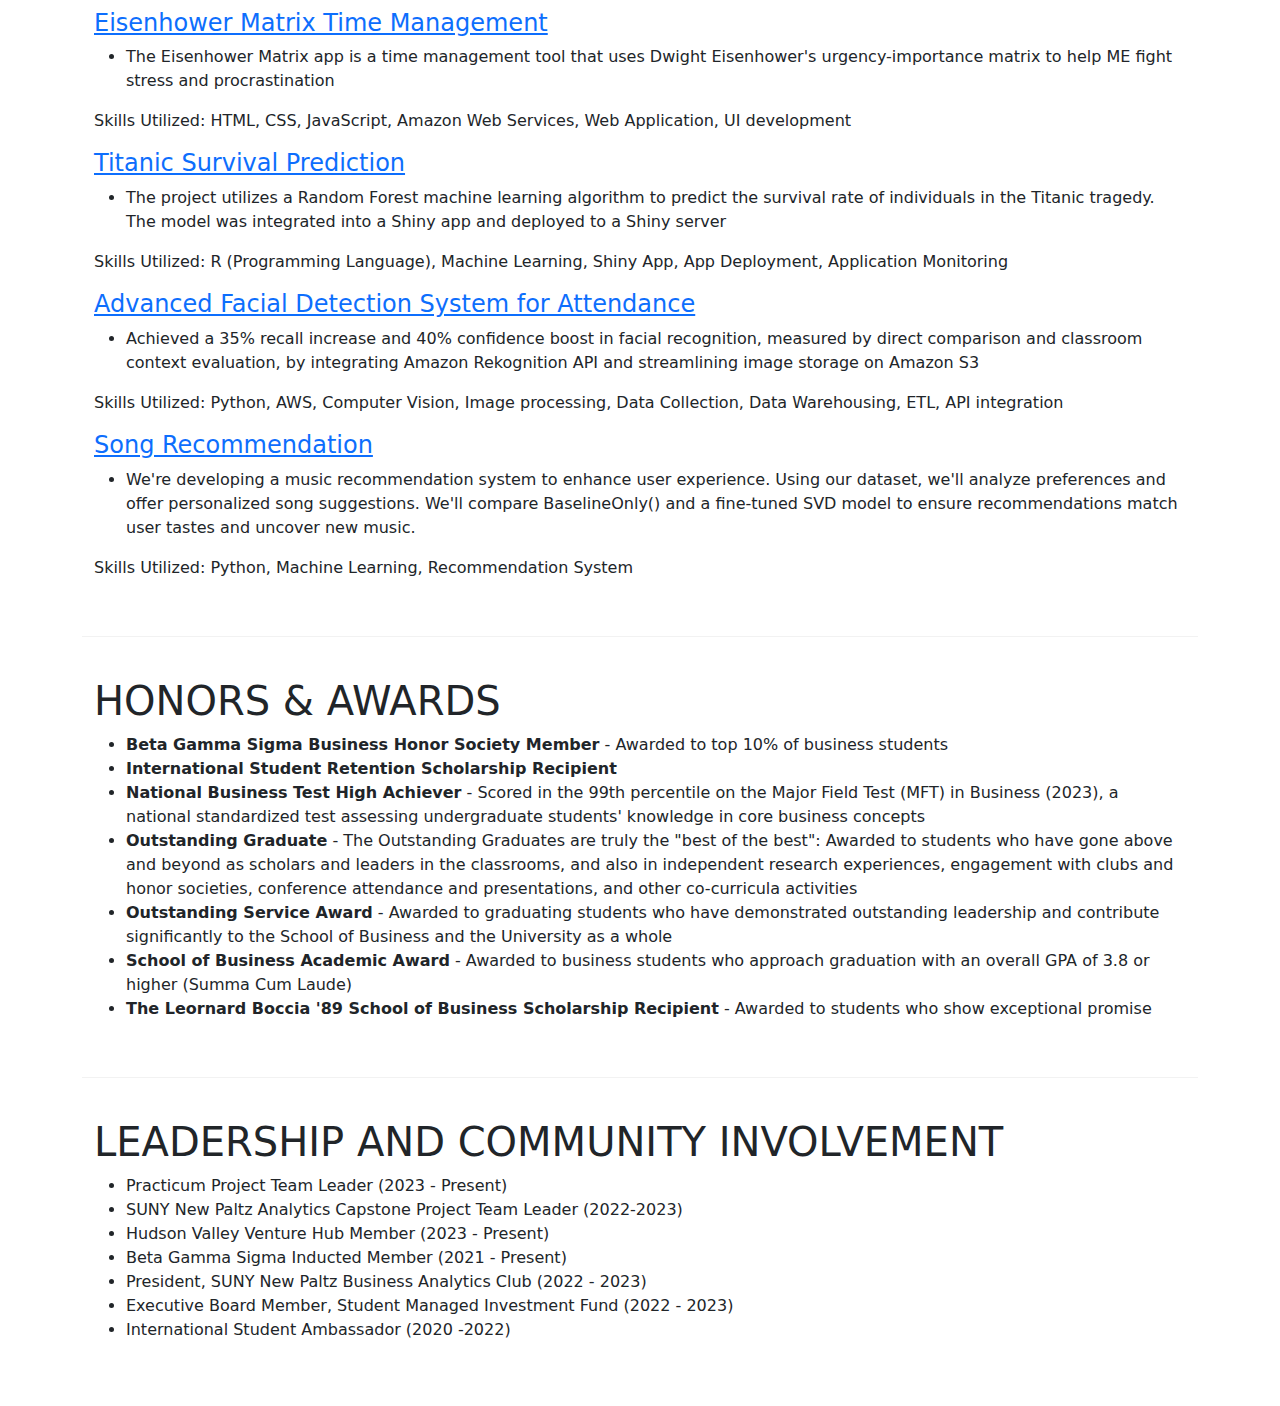
==== commit 7b9a95f7: "Update index.html" ====
--- a/index.html
+++ b/index.html
@@ -24,7 +24,7 @@
             <p>
                 3 adjectives to describe me: <strong>Curious, Self-Motivated, and Resilient </strong>
             </p>
-            <p>📧: <a href="mailto:trannn23@wfu.edu">trannn23@wfu.edu</a> | <a
+            <p>📧: <a href="mailto:namtran@alumni.wfu.edu">namtran@alumni.wfu.edu</a> | <a
                     href="mailto:namtran6701@gmail.com">namtran6701@gmail.com</a></p>
             <p>📞: <a href="tel:845-978-0121">845-978-0121</a></p>
             <p>
@@ -274,4 +274,4 @@
 
 </body>
 
-</HTML>+</HTML>
